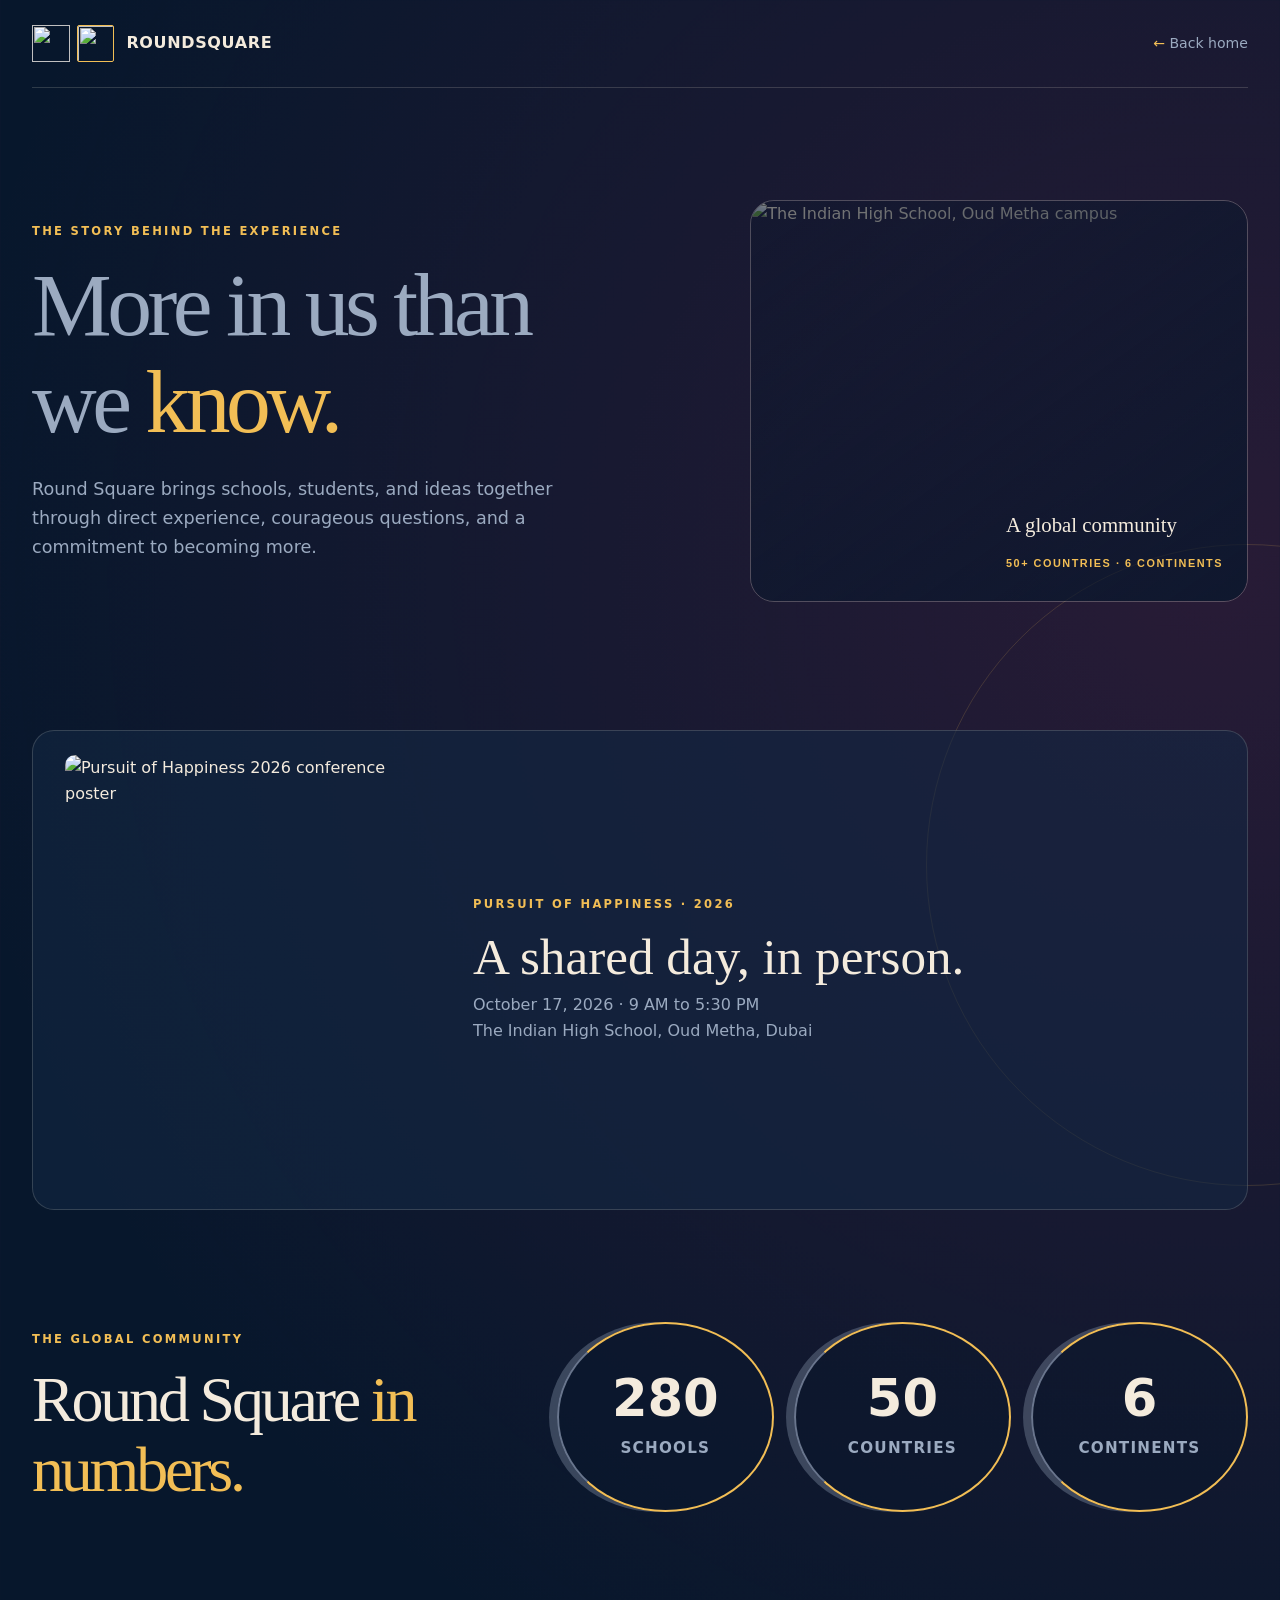
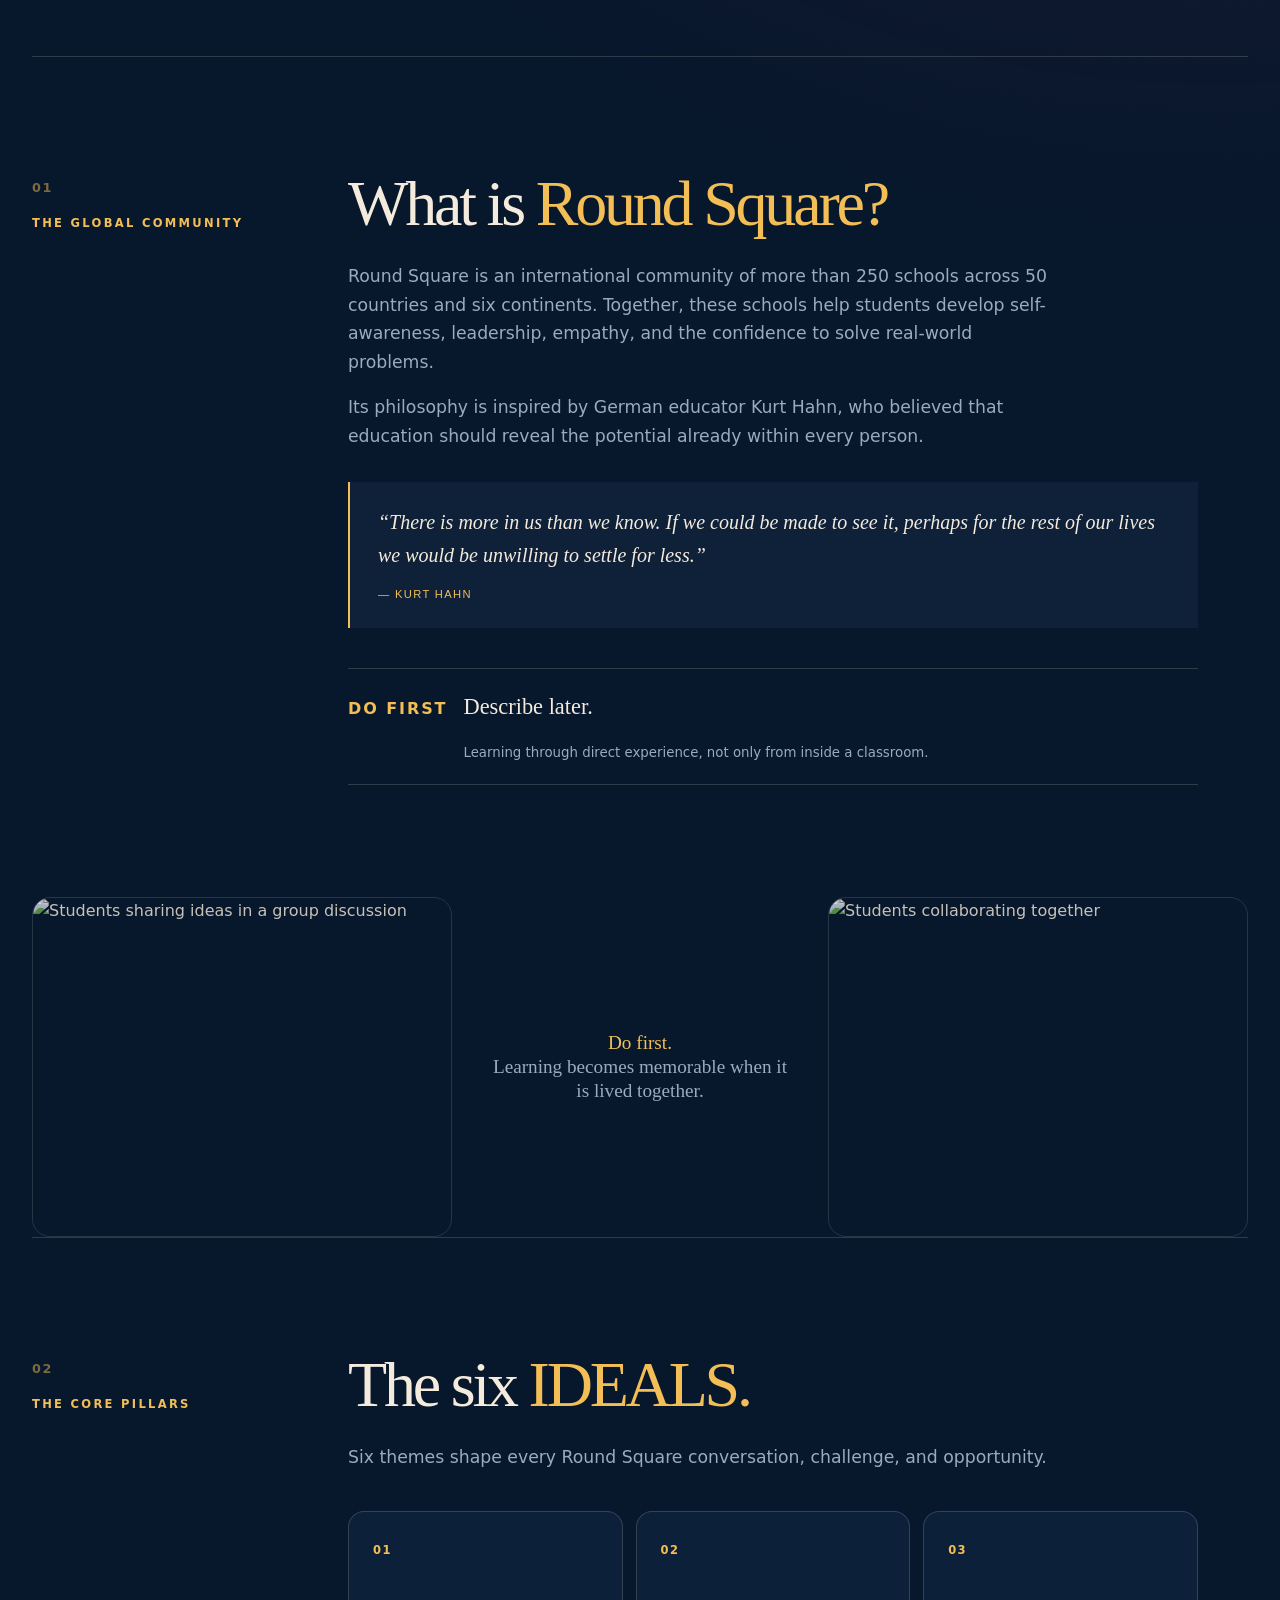
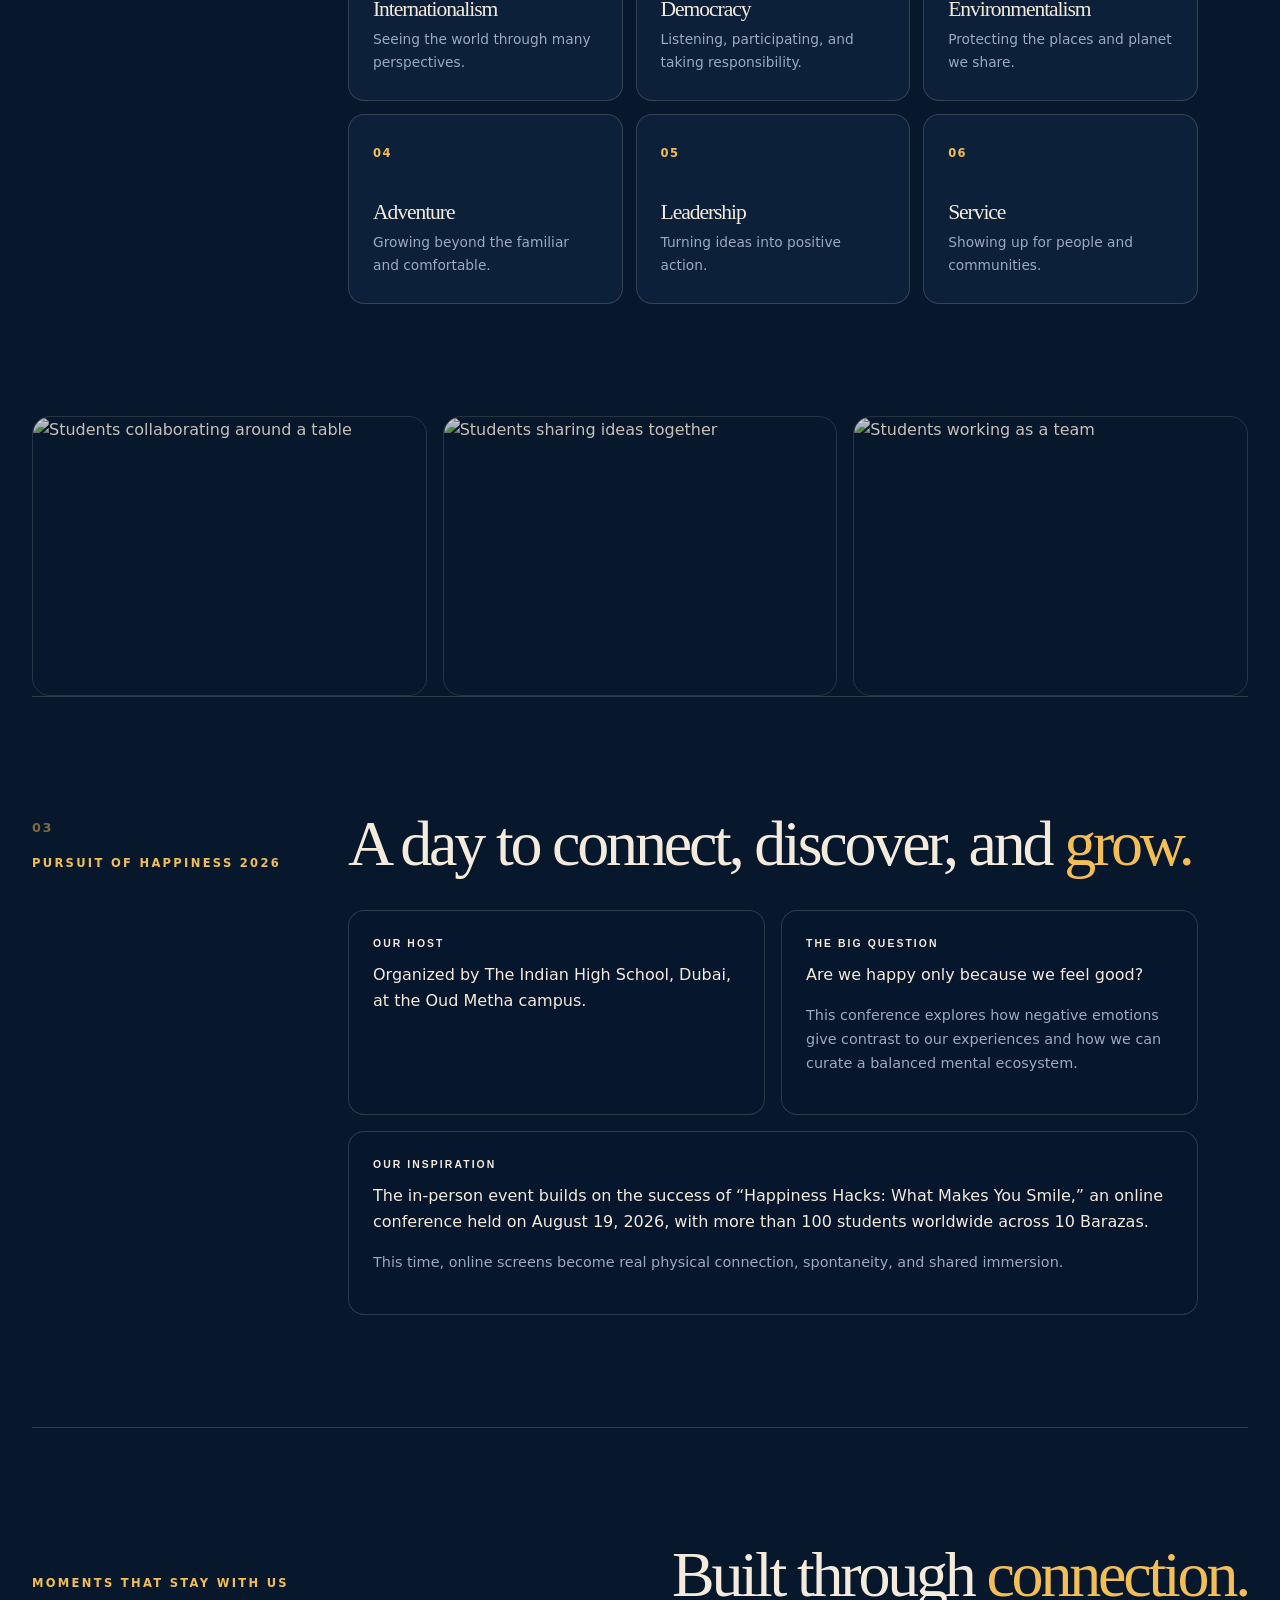
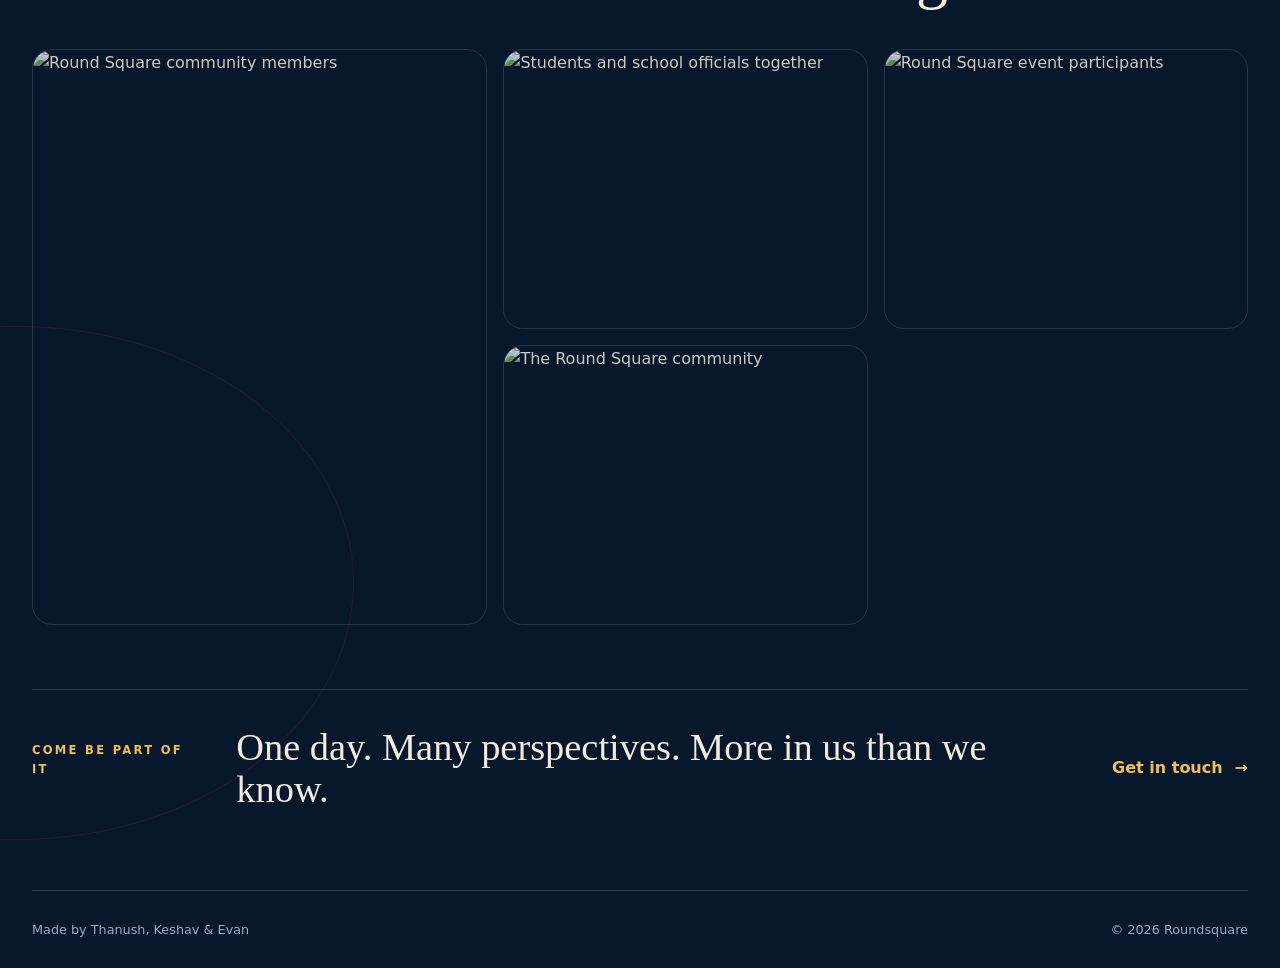
==== About/index.html @ 7f3815c3 "Ver 2." ====
<!doctype html>
<html lang="en">
  <head>
    <meta charset="UTF-8" />
    <meta name="viewport" content="width=device-width, initial-scale=1.0" />
    <meta
      name="description"
      content="Learn about Round Square, the Pursuit of Happiness conference, and its student organizers."
    />
    <title>About Round Square | Pursuit of Happiness</title>
    <link rel="stylesheet" href="about.css" />
  </head>
  <body>
    <div class="about-page">
      <header class="about-header">
        <a class="brand" href="../index.html" aria-label="Roundsquare home">
          <span class="brand-logos" aria-hidden="true">
            <img class="school-logo" src="../Images/ihslogo.png" alt="" />
            <img class="roundsquare-logo" src="../Images/roundsquarelogo.jpeg" alt="" />
          </span>
          <span>Roundsquare</span>
        </a>
        <a class="back-link" href="../index.html"><span aria-hidden="true">←</span> Back home</a>
      </header>

      <main>
        <section class="about-hero">
          <div class="hero-copy">
            <p class="eyebrow">The story behind the experience</p>
            <h1>More in us than we <span>know.</span></h1>
            <p>
              Round Square brings schools, students, and ideas together through direct
              experience, courageous questions, and a commitment to becoming more.
            </p>
          </div>
          <div class="hero-visual">
            <img src="../Images/1st.jpg" alt="The Indian High School, Oud Metha campus" />
            <div class="hero-visual-label">A global community<br /><strong>50+ countries · 6 continents</strong></div>
          </div>
        </section>
        <div class="opening-poster">
          <img src="../Images/poster.jpg" alt="Pursuit of Happiness 2026 conference poster" />
          <div>
            <p class="eyebrow">Pursuit of Happiness · 2026</p>
            <p class="opening-poster-title">A shared day, in person.</p>
            <p>October 17, 2026 · 9 AM to 5:30 PM<br />The Indian High School, Oud Metha, Dubai</p>
          </div>
        </div>
        <section class="numbers-section" aria-labelledby="numbers-title">
          <div class="numbers-heading">
            <p class="eyebrow">The global community</p>
            <h2 id="numbers-title">Round Square <span>in numbers.</span></h2>
          </div>
          <div class="numbers-grid">
            <article class="number-card"><strong data-count="280">0</strong><span>Schools</span></article>
            <article class="number-card"><strong data-count="50">0</strong><span>Countries</span></article>
            <article class="number-card"><strong data-count="6">0</strong><span>Continents</span></article>
          </div>
        </section>

        <section class="story-section section-shell">
          <div class="section-label">
            <span class="section-number">01</span>
            <p class="eyebrow">The global community</p>
          </div>
          <div class="story-content">
            <h2>What is <span>Round Square?</span></h2>
            <p>
              Round Square is an international community of more than 250 schools
              across 50 countries and six continents. Together, these schools help
              students develop self-awareness, leadership, empathy, and the confidence
              to solve real-world problems.
            </p>
            <p>
              Its philosophy is inspired by German educator Kurt Hahn, who believed
              that education should reveal the potential already within every person.
            </p>
            <blockquote>
              “There is more in us than we know. If we could be made to see it, perhaps
              for the rest of our lives we would be unwilling to settle for less.”
              <cite>— Kurt Hahn</cite>
            </blockquote>
            <div class="do-first">
              <span class="do-first-mark">DO FIRST</span>
              <p>Describe later.</p>
              <small>Learning through direct experience, not only from inside a classroom.</small>
            </div>
          </div>
        </section>
        <div class="media-break media-break-story" aria-label="Students learning together">
          <img src="../Images/Roundsquare2025photos/groupdiscussion1.JPG" alt="Students sharing ideas in a group discussion" />
          <div class="media-caption"><span>Do first.</span><br />Learning becomes memorable when it is lived together.</div>
          <img src="../Images/Roundsquare2025photos/groupdiscussion2.JPG" alt="Students collaborating together" />
        </div>

        <section class="ideals-section section-shell">
          <div class="section-label">
            <span class="section-number">02</span>
            <p class="eyebrow">The core pillars</p>
          </div>
          <div class="ideals-content">
            <h2>The six <span>IDEALS.</span></h2>
            <p class="section-intro">Six themes shape every Round Square conversation, challenge, and opportunity.</p>
            <div class="ideals-grid">
              <article><span>01</span><h3>Internationalism</h3><p>Seeing the world through many perspectives.</p></article>
              <article><span>02</span><h3>Democracy</h3><p>Listening, participating, and taking responsibility.</p></article>
              <article><span>03</span><h3>Environmentalism</h3><p>Protecting the places and planet we share.</p></article>
              <article><span>04</span><h3>Adventure</h3><p>Growing beyond the familiar and comfortable.</p></article>
              <article><span>05</span><h3>Leadership</h3><p>Turning ideas into positive action.</p></article>
              <article><span>06</span><h3>Service</h3><p>Showing up for people and communities.</p></article>
            </div>
          </div>
        </section>
        <div class="media-break media-break-ideals" aria-label="Round Square collaboration">
          <img src="../Images/Roundsquare2025photos/groupdiscussion3.JPG" alt="Students collaborating around a table" />
          <img src="../Images/Roundsquare2025photos/groupdiscussion4.JPG" alt="Students sharing ideas together" />
          <img src="../Images/Roundsquare2025photos/groupdiscussion5.JPG" alt="Students working as a team" />
        </div>

        <section class="conference-section section-shell">
          <div class="section-label">
            <span class="section-number">03</span>
            <p class="eyebrow">Pursuit of Happiness 2026</p>
          </div>
          <div class="conference-content">
            <h2>A day to connect, discover, and <span>grow.</span></h2>
            <div class="conference-grid">
              <div>
                <p class="mini-label">Our host</p>
                <p>Organized by The Indian High School, Dubai, at the Oud Metha campus.</p>
              </div>
              <div>
                <p class="mini-label">The big question</p>
                <p>Are we happy only because we feel good?</p>
                <p class="muted">This conference explores how negative emotions give contrast to our experiences and how we can curate a balanced mental ecosystem.</p>
              </div>
            </div>
            <div class="inspiration-note">
              <p class="mini-label">Our inspiration</p>
              <p>
                The in-person event builds on the success of “Happiness Hacks: What Makes
                You Smile,” an online conference held on August 19, 2026, with more than
                100 students worldwide across 10 Barazas.
              </p>
              <p class="muted">
                This time, online screens become real physical connection, spontaneity,
                and shared immersion.
              </p>
            </div>
          </div>
        </section>
        <section class="archive-section" aria-labelledby="archive-title">
          <div class="archive-heading">
            <p class="eyebrow">Moments that stay with us</p>
            <h2 id="archive-title">Built through <span>connection.</span></h2>
          </div>
          <div class="archive-grid" aria-label="Round Square community archive">
            <img src="../Images/Roundsquare2025photos/higherofficials3.jpeg" alt="Round Square community members" />
            <img src="../Images/Roundsquare2025photos/higherofficials4.jpeg" alt="Students and school officials together" />
            <img src="../Images/Roundsquare2025photos/higherofficials5.jpeg" alt="Round Square event participants" />
            <img src="../Images/Roundsquare2025photos/higherofficials6.jpeg" alt="The Round Square community" />
          </div>
          <div class="about-closing">
            <p class="eyebrow">Come be part of it</p>
            <p>One day. Many perspectives. More in us than we know.</p>
            <a href="../Contact/index.html">Get in touch <span aria-hidden="true">→</span></a>
          </div>
        </section>
      </main>

      <footer class="about-footer">
        <p>Made by Thanush, Keshav &amp; Evan</p>
        <p>© <span id="current-year"></span> Roundsquare</p>
      </footer>
    </div>
    <script src="about.js"></script>
  </body>
</html>
---- About/about.css ----
:root {
  --midnight-navy: #07172c;
  --deep-blue: #142944;
  --warm-gold: #f2be55;
  --amber: #e5a044;
  --warm-ivory: #f4ebdd;
  --muted-blue-grey: #9baac0;
  --line: rgba(244, 235, 221, .17);
  --content-width: 1220px;
}

* { box-sizing: border-box; }
html { scroll-behavior: smooth; }
body { min-width: 320px; margin: 0; color: var(--warm-ivory); background: var(--midnight-navy); font-family: Inter, ui-sans-serif, system-ui, sans-serif; line-height: 1.65; }
a { color: inherit; text-decoration: none; }
.about-page { position: relative; overflow: hidden; background: radial-gradient(circle at 95% 10%, rgba(211, 48, 106, .16), transparent 24%), var(--midnight-navy); }
.about-page main { animation: about-content-in 700ms cubic-bezier(.22, .75, .25, 1) both; }
.about-page::before, .about-page::after { position: absolute; content: ""; border: 1px solid rgba(242, 190, 85, .16); border-radius: 50%; pointer-events: none; }
.about-page::before { top: 34rem; right: -18rem; width: 40rem; height: 40rem; }
.about-page::after { bottom: 8rem; left: -20rem; width: 42rem; height: 32rem; border-color: rgba(211, 48, 106, .16); }
.about-header, .about-main, .about-footer, .section-shell { position: relative; z-index: 1; width: min(calc(100% - 4rem), var(--content-width)); margin: 0 auto; }
.about-header { display: flex; align-items: center; justify-content: space-between; min-height: 88px; border-bottom: 1px solid var(--line); }
.brand { display: inline-flex; align-items: center; gap: .75rem; font-size: 1rem; font-weight: 800; letter-spacing: .04em; text-transform: uppercase; }
.brand-logos { display: inline-flex; align-items: center; gap: .45rem; }
.school-logo, .roundsquare-logo { width: 2.35rem; height: 2.35rem; object-fit: contain; }
.roundsquare-logo { border: 1px solid var(--warm-gold); border-radius: 2px; }
.back-link { color: var(--muted-blue-grey); font-size: .88rem; }
.back-link:hover { color: var(--warm-gold); }
.back-link span { color: var(--warm-gold); }
.about-hero { display: grid; grid-template-columns: 1fr .8fr; align-items: center; gap: 6rem; width: min(calc(100% - 4rem), var(--content-width)); margin: 0 auto; padding: 7rem 0 8rem; }
.eyebrow, .mini-label { margin: 0 0 1rem; color: var(--warm-gold); font-size: .72rem; font-weight: 800; letter-spacing: .2em; text-transform: uppercase; }
h1, h2, h3, p { margin-top: 0; }
h1, h2, h3 { font-family: Georgia, "Times New Roman", serif; font-weight: 400; line-height: 1.08; letter-spacing: -.05em; }
h1 { max-width: 650px; margin-bottom: 1.5rem; font-size: clamp(3.5rem, 7vw, 7rem); }
h1 span, h2 span { color: var(--warm-gold); }
.hero-copy { max-width: 570px; color: var(--muted-blue-grey); font-size: 1.1rem; }
.hero-visual { position: relative; min-height: 400px; overflow: hidden; border: 1px solid rgba(244, 235, 221, .25); border-radius: 24px; }
.hero-visual img { display: block; width: 100%; height: 400px; object-fit: cover; object-position: center; filter: saturate(.7) brightness(.62); }
.hero-visual::after { position: absolute; inset: 0; content: ""; background: linear-gradient(145deg, rgba(7, 23, 44, .2), rgba(7, 23, 44, .75)); }
.hero-visual-label { position: absolute; right: 1.5rem; bottom: 1.5rem; z-index: 1; color: var(--warm-ivory); font-family: Georgia, "Times New Roman", serif; font-size: 1.3rem; }
.hero-visual-label strong { color: var(--warm-gold); font-family: Inter, sans-serif; font-size: .68rem; letter-spacing: .14em; text-transform: uppercase; }
.section-shell { display: grid; grid-template-columns: .28fr 1fr; gap: 4rem; padding: 7rem 0; border-top: 1px solid var(--line); }
.story-section { margin-top: 2rem; }
.section-label { padding-top: .5rem; }
.section-number { display: block; margin-bottom: 1rem; color: rgba(242, 190, 85, .5); font-size: .8rem; font-weight: 800; letter-spacing: .12em; }
.story-content, .ideals-content, .conference-content, .team-content { max-width: 850px; }
h2 { margin-bottom: 1.5rem; font-size: clamp(2.6rem, 5vw, 5rem); }
.story-content > p, .conference-content > p, .section-intro { max-width: 700px; color: var(--muted-blue-grey); font-size: 1.08rem; }
blockquote { margin: 2rem 0; padding: 1.5rem 1.75rem; color: var(--warm-ivory); background: rgba(20, 41, 68, .56); border-left: 2px solid var(--warm-gold); font-family: Georgia, "Times New Roman", serif; font-size: 1.25rem; font-style: italic; }
blockquote cite { display: block; margin-top: .8rem; color: var(--warm-gold); font-family: Inter, sans-serif; font-size: .7rem; font-style: normal; letter-spacing: .12em; text-transform: uppercase; }
.do-first { display: grid; grid-template-columns: auto 1fr; align-items: baseline; gap: 1rem; margin-top: 2.5rem; padding: 1.25rem 0; border-top: 1px solid var(--line); border-bottom: 1px solid var(--line); }
.do-first-mark { color: var(--warm-gold); font-weight: 900; letter-spacing: .12em; }
.do-first p { margin: 0; font-family: Georgia, "Times New Roman", serif; font-size: 1.4rem; }
.do-first small { grid-column: 2; color: var(--muted-blue-grey); }
.ideals-grid { display: grid; grid-template-columns: repeat(3, 1fr); gap: .8rem; margin-top: 2.5rem; }
.ideals-grid article { min-height: 190px; padding: 1.5rem; background: rgba(20, 41, 68, .58); border: 1px solid var(--line); border-radius: 16px; transition: border-color 180ms ease, transform 180ms ease; }
.ideals-grid article:hover { border-color: var(--warm-gold); transform: translateY(-4px); }
.ideals-grid span { color: var(--warm-gold); font-size: .72rem; font-weight: 800; letter-spacing: .12em; }
.ideals-grid h3 { margin: 2.2rem 0 .45rem; font-size: 1.35rem; }
.ideals-grid p { margin: 0; color: var(--muted-blue-grey); font-size: .86rem; }
.opening-poster { position: relative; z-index: 1; display: grid; grid-template-columns: minmax(260px, 360px) 1fr; align-items: center; gap: 3rem; width: min(calc(100% - 4rem), var(--content-width)); margin: 0 auto 2rem; padding: 1.5rem 2rem; background: rgba(20, 41, 68, .58); border: 1px solid var(--line); border-radius: 22px; }
.opening-poster img { display: block; width: 100%; height: 430px; object-fit: contain; border-radius: 10px; }
.opening-poster-title { margin: 0 0 .5rem; color: var(--warm-ivory); font-family: Georgia, "Times New Roman", serif; font-size: clamp(2rem, 4vw, 4rem); line-height: 1.05; }
.opening-poster p:last-child { margin: 0; color: var(--muted-blue-grey); }
.numbers-section { position: relative; z-index: 1; display: grid; grid-template-columns: .8fr 1.2fr; align-items: center; gap: 4rem; width: min(calc(100% - 4rem), var(--content-width)); margin: 0 auto; padding: 5rem 0 7rem; }
.numbers-heading h2 { margin: 0; }
.numbers-grid { display: grid; grid-template-columns: repeat(3, 1fr); gap: 1.25rem; }
.number-card { display: flex; align-items: center; flex-direction: column; justify-content: center; min-height: 190px; padding: 1rem; border: 2px solid var(--warm-gold); border-left-color: rgba(155, 170, 192, .65); border-radius: 50%; background: rgba(7, 23, 44, .3); box-shadow: -8px 0 0 rgba(155, 170, 192, .32); }
.number-card strong { color: var(--warm-ivory); font-size: clamp(2.5rem, 4vw, 4rem); line-height: 1; }
.number-card span { margin-top: .7rem; color: var(--muted-blue-grey); font-size: .95rem; font-weight: 800; letter-spacing: .08em; text-transform: uppercase; }
.media-break { position: relative; z-index: 1; display: grid; width: min(calc(100% - 4rem), var(--content-width)); margin: 0 auto; }
.media-break img { display: block; width: 100%; height: 100%; object-fit: cover; border: 1px solid var(--line); border-radius: 18px; filter: saturate(.78) brightness(.82); transition: filter 220ms ease, transform 220ms ease; }
.media-break img:hover { filter: saturate(1) brightness(1); transform: translateY(-3px); }
.media-break-story { grid-template-columns: 1fr .8fr 1fr; align-items: center; gap: 1.25rem; height: 340px; }
.media-break-ideals { grid-template-columns: repeat(3, 1fr); gap: 1rem; height: 280px; }
.media-caption { padding: 1rem; color: var(--muted-blue-grey); font-family: Georgia, "Times New Roman", serif; font-size: 1.2rem; line-height: 1.25; text-align: center; }
.media-caption span { color: var(--warm-gold); }
.conference-section { background: transparent; }
.conference-grid { display: grid; grid-template-columns: repeat(2, 1fr); gap: 1rem; margin-top: 2rem; }
.conference-grid > div, .inspiration-note { padding: 1.5rem; background: rgba(7, 23, 44, .5); border: 1px solid var(--line); border-radius: 16px; }
.conference-grid p, .inspiration-note p { color: var(--warm-ivory); }
.conference-grid .muted, .inspiration-note .muted { color: var(--muted-blue-grey); font-size: .9rem; }
.mini-label { margin-bottom: .6rem; font-family: Inter, sans-serif; font-size: .65rem; }
.inspiration-note { margin-top: 1rem; }
.archive-section { position: relative; z-index: 1; width: min(calc(100% - 4rem), var(--content-width)); margin: 0 auto; padding: 7rem 0 4rem; border-top: 1px solid var(--line); }
.archive-heading { display: flex; align-items: end; justify-content: space-between; gap: 2rem; margin-bottom: 2.5rem; }
.archive-heading h2 { margin: 0; }
.archive-grid { display: grid; grid-template-columns: 1.25fr 1fr 1fr; grid-template-rows: 280px 280px; gap: 1rem; }
.archive-grid img { display: block; width: 100%; height: 100%; object-fit: cover; border: 1px solid var(--line); border-radius: 20px; filter: saturate(.82) brightness(.85); transition: filter 220ms ease, transform 220ms ease; }
.archive-grid img:first-child { grid-row: 1 / 3; }
.archive-grid img:hover { filter: saturate(1) brightness(1); transform: scale(1.015); }
.about-closing { display: flex; align-items: center; justify-content: space-between; gap: 2rem; margin-top: 4rem; padding: 2.25rem 0 1rem; border-top: 1px solid var(--line); }
.about-closing p:nth-child(2) { margin: 0; color: var(--warm-ivory); font-family: Georgia, "Times New Roman", serif; font-size: clamp(1.5rem, 3vw, 2.7rem); line-height: 1.1; }
.about-closing a { flex: 0 0 auto; color: var(--warm-gold); font-weight: 800; }
.about-closing a span { margin-left: .4rem; }
@keyframes about-content-in { from { opacity: 0; transform: translateY(18px); } to { opacity: 1; transform: translateY(0); } }
.about-footer { display: flex; justify-content: space-between; padding: 1.75rem 0; border-top: 1px solid var(--line); color: var(--muted-blue-grey); font-size: .8rem; }
.about-footer p { margin: 0; }

@media (max-width: 800px) {
  .about-header, .about-footer, .about-hero, .section-shell { width: min(calc(100% - 2rem), var(--content-width)); }
  .about-header { min-height: 76px; }
  .brand { font-size: .8rem; }
  .school-logo, .roundsquare-logo { width: 2rem; height: 2rem; }
  .about-hero { display: block; padding: 5rem 0 4rem; }
  .hero-visual { min-height: 260px; margin-top: 2.5rem; }
  .hero-visual img { height: 260px; min-height: 0; }
  .section-shell { display: block; padding: 5rem 0; }
  .section-label { margin-bottom: 2rem; }
  .ideals-grid, .conference-grid { grid-template-columns: 1fr; }
  .ideals-grid article { min-height: 150px; }
  .opening-poster { grid-template-columns: 1fr; gap: 1.5rem; width: min(calc(100% - 2rem), var(--content-width)); margin-bottom: 1rem; padding: 1.25rem; }
  .opening-poster img { height: 390px; }
  .numbers-section { display: block; width: min(calc(100% - 2rem), var(--content-width)); padding: 4rem 0 5rem; }
  .numbers-heading { margin-bottom: 2.5rem; }
  .numbers-grid { gap: .6rem; }
  .number-card { min-height: 105px; }
  .number-card span { font-size: .65rem; text-align: center; }
  .media-break { width: min(calc(100% - 2rem), var(--content-width)); }
  .media-break-story, .media-break-ideals { height: auto; }
  .media-break-story { grid-template-columns: 1fr 1fr; height: 300px; }
  .media-break-story .media-caption { grid-column: 1 / 3; grid-row: 2; }
  .media-break-ideals { grid-template-columns: 1fr 1fr; height: 320px; }
  .media-break-ideals img:last-child { display: none; }
  .archive-section { width: min(calc(100% - 2rem), var(--content-width)); padding-top: 5rem; }
  .archive-heading { display: block; margin-bottom: 1.75rem; }
  .archive-grid { grid-template-columns: 1fr 1fr; grid-template-rows: 220px 220px; gap: .65rem; }
  .archive-grid img:first-child { grid-column: 1 / 3; grid-row: auto; }
  .about-closing { align-items: flex-start; flex-direction: column; gap: 1.25rem; margin-top: 3rem; }
  .about-footer { align-items: flex-start; flex-direction: column; gap: .5rem; }
}

@media (prefers-reduced-motion: reduce) {
  html { scroll-behavior: auto; }
  .about-page main { animation: none; }
  .ideals-grid article, .media-break img, .archive-grid img { transition: none; }
}
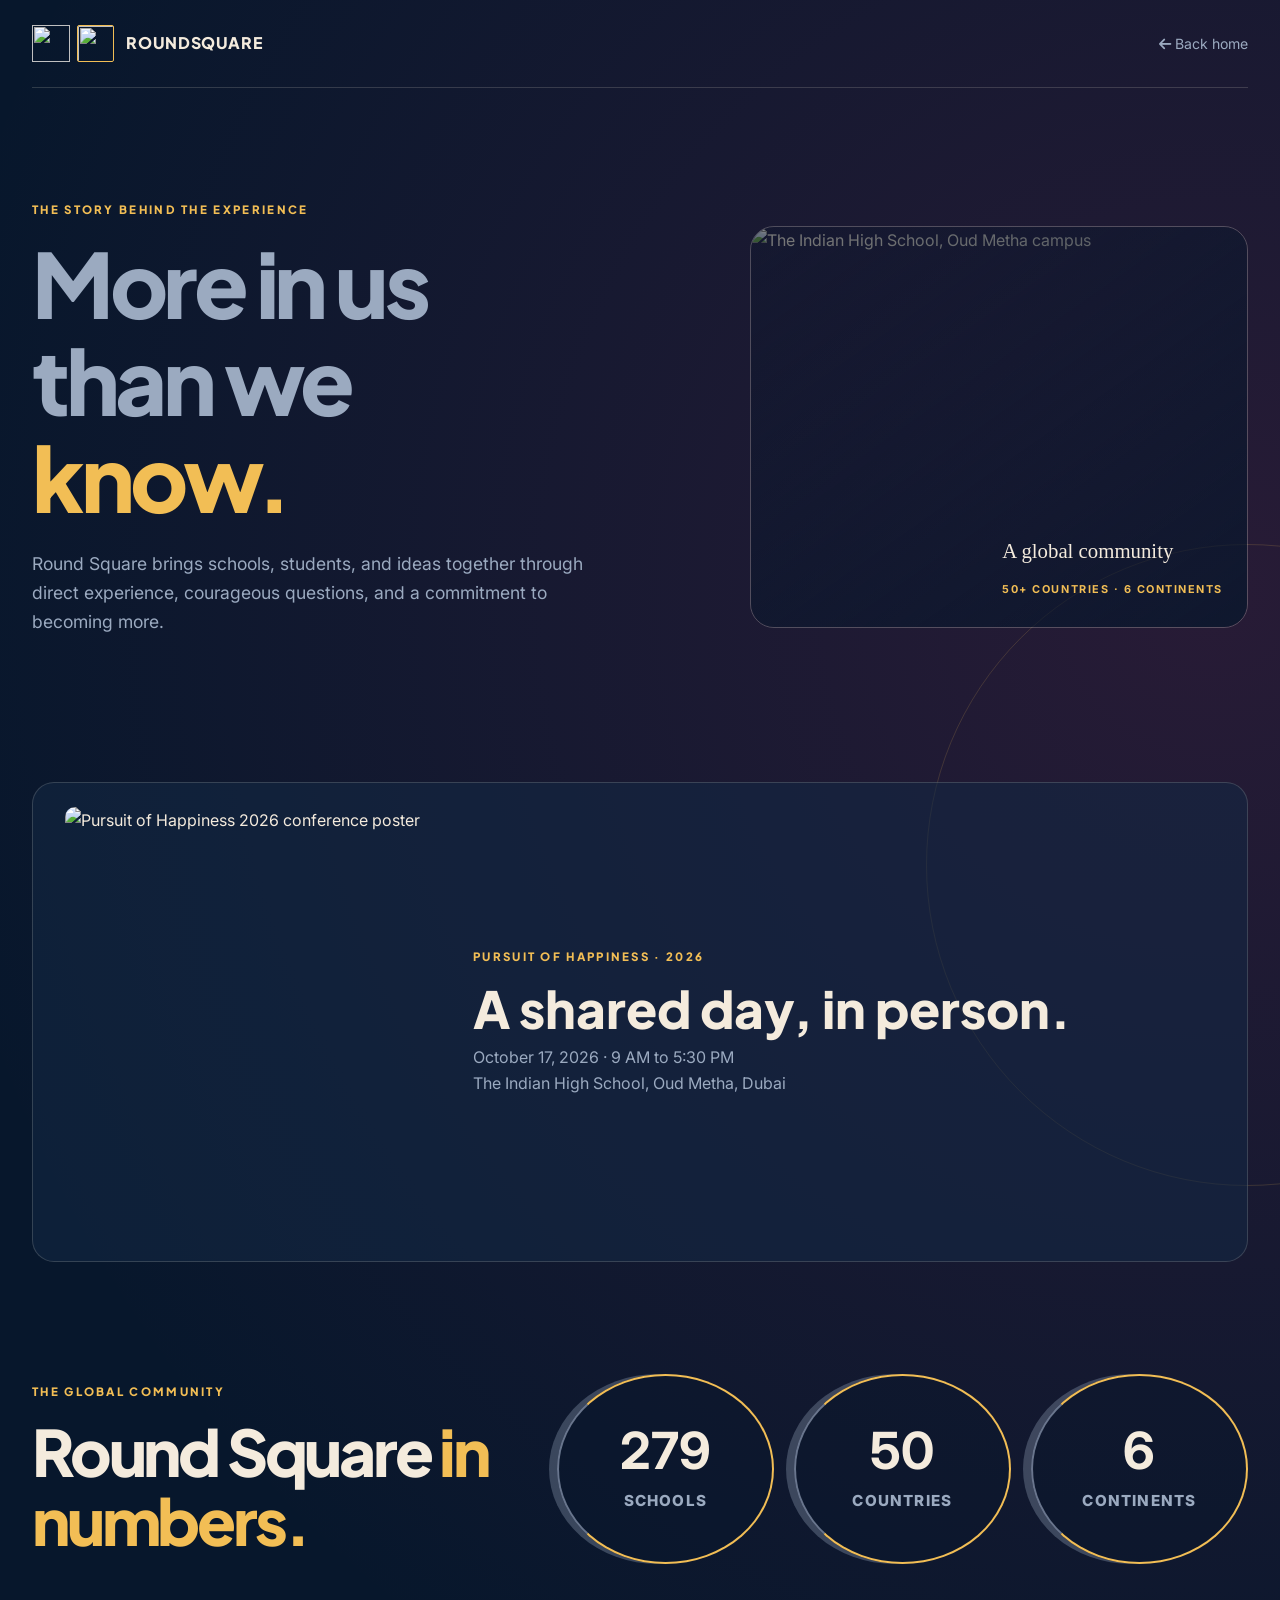
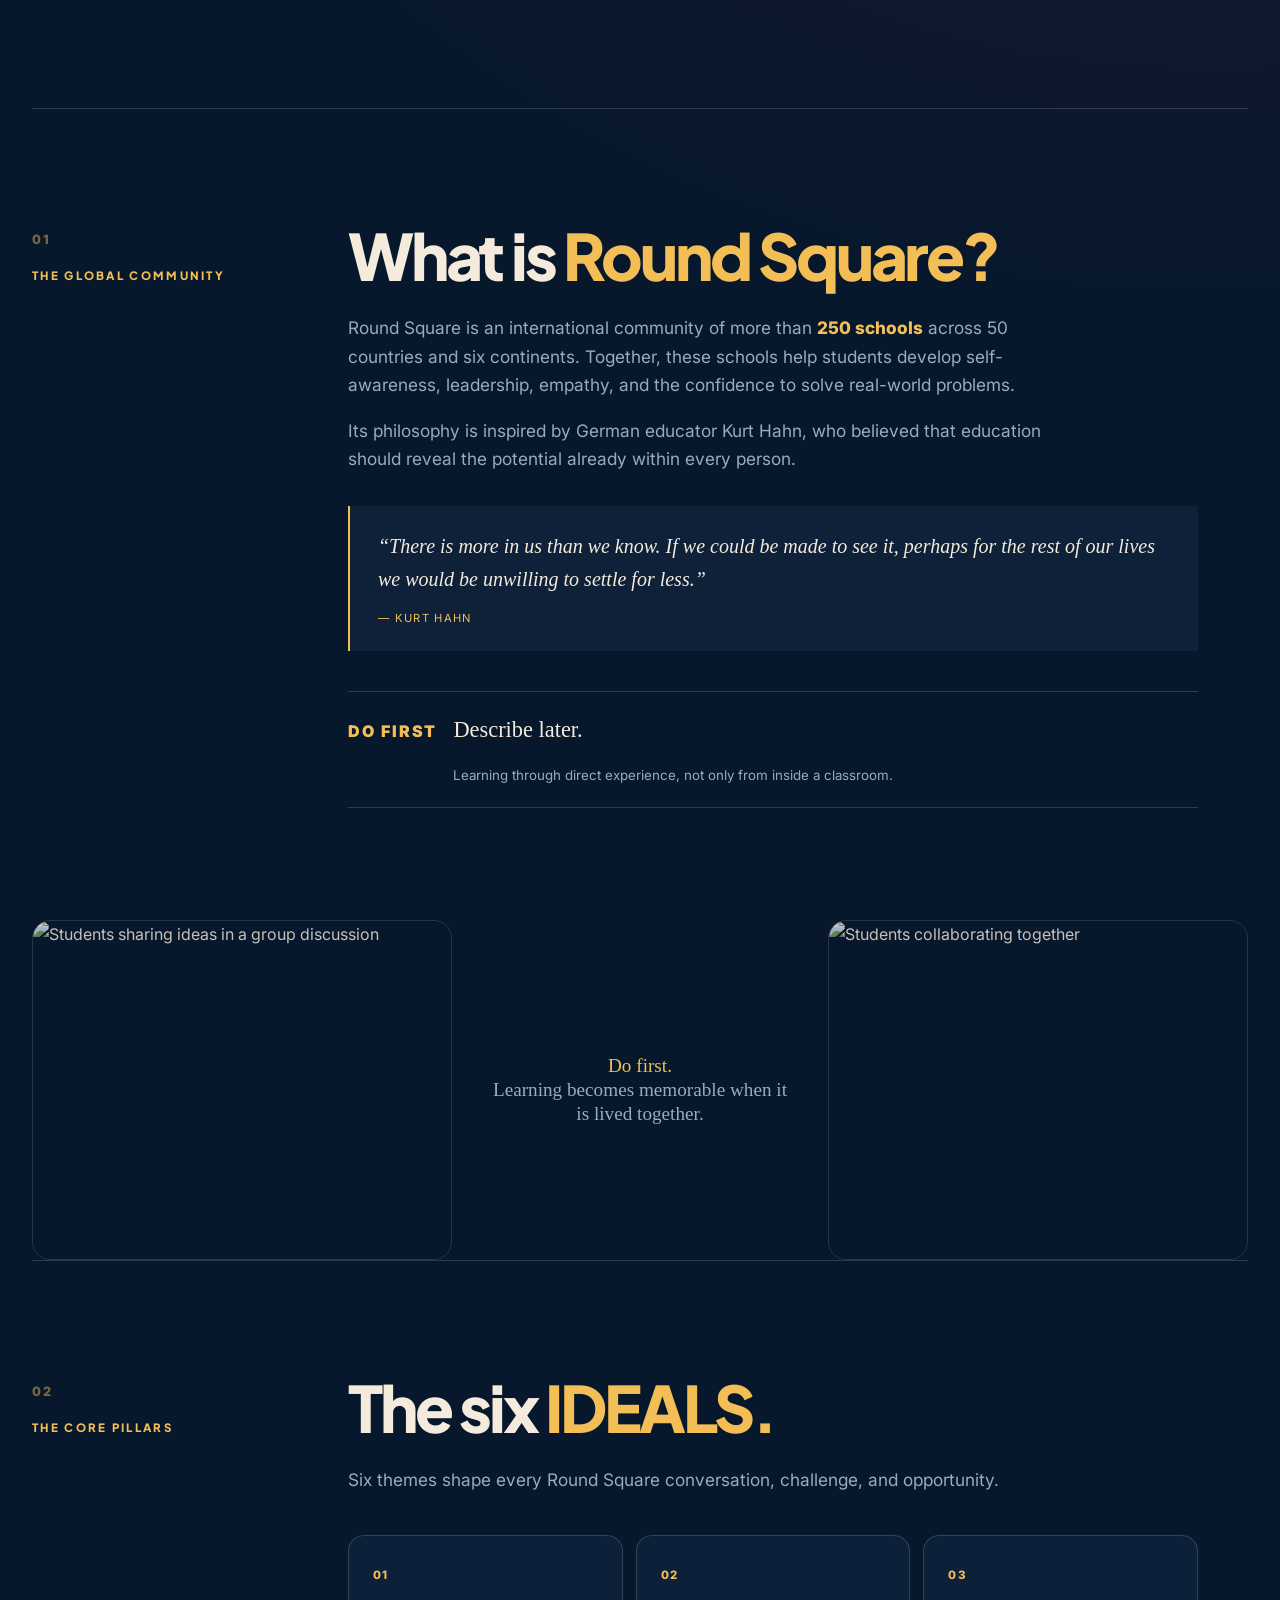
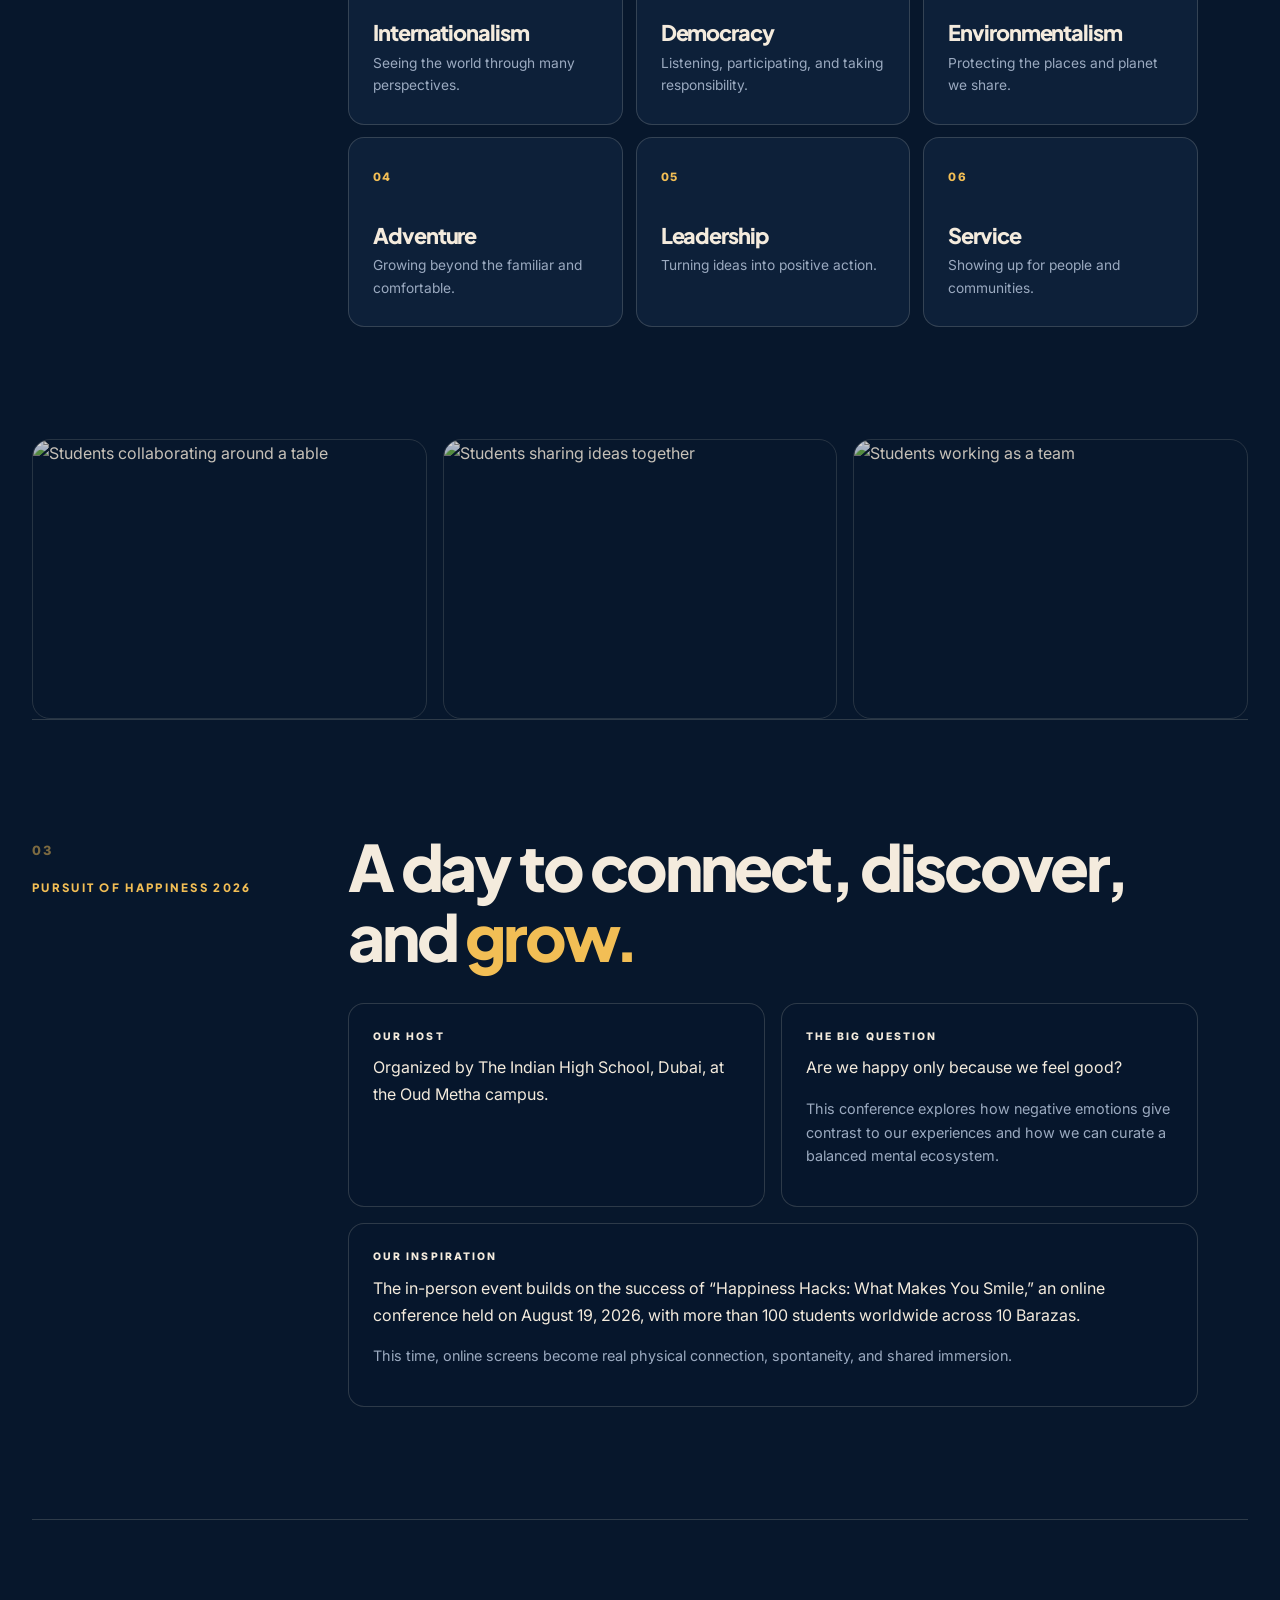
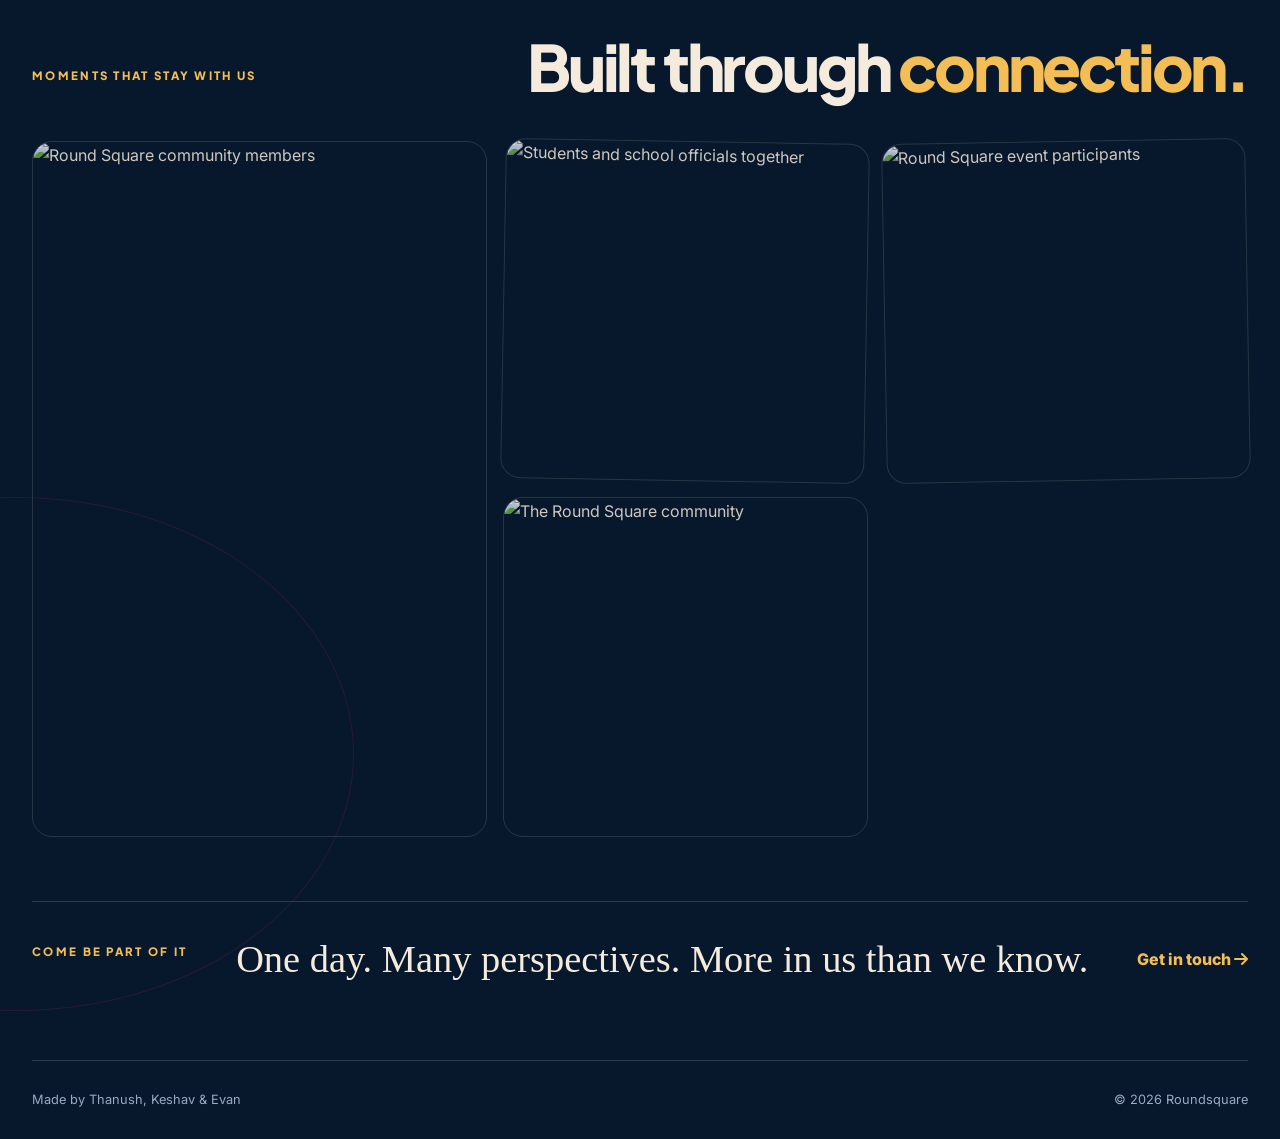
==== commit 3a7f716f: "Add expressive typography and interactions Co-authored-by: Copilot <223556219+Copilot@users.noreply." ====
--- a/About/index.html
+++ b/About/index.html
@@ -8,6 +8,10 @@
       content="Learn about Round Square, the Pursuit of Happiness conference, and its student organizers."
     />
     <title>About Round Square | Pursuit of Happiness</title>
+    <link rel="preconnect" href="https://fonts.googleapis.com" />
+    <link rel="preconnect" href="https://fonts.gstatic.com" crossorigin />
+    <link href="https://fonts.googleapis.com/css2?family=Inter:wght@400;500;600;700;800&family=Plus+Jakarta+Sans:wght@600;700;800&display=swap" rel="stylesheet" />
+    <link rel="stylesheet" href="https://cdnjs.cloudflare.com/ajax/libs/font-awesome/6.5.2/css/all.min.css" />
     <link rel="stylesheet" href="about.css" />
   </head>
   <body>
@@ -20,7 +24,7 @@
           </span>
           <span>Roundsquare</span>
         </a>
-        <a class="back-link" href="../index.html"><span aria-hidden="true">←</span> Back home</a>
+        <a class="back-link" href="../index.html"><i class="fa-solid fa-arrow-left" aria-hidden="true"></i> Back home</a>
       </header>
 
       <main>
@@ -66,7 +70,7 @@
           <div class="story-content">
             <h2>What is <span>Round Square?</span></h2>
             <p>
-              Round Square is an international community of more than 250 schools
+              Round Square is an international community of more than <strong class="highlight">250 schools</strong>
               across 50 countries and six continents. Together, these schools help
               students develop self-awareness, leadership, empathy, and the confidence
               to solve real-world problems.
@@ -163,7 +167,7 @@
           <div class="about-closing">
             <p class="eyebrow">Come be part of it</p>
             <p>One day. Many perspectives. More in us than we know.</p>
-            <a href="../Contact/index.html">Get in touch <span aria-hidden="true">→</span></a>
+            <a href="../Contact/index.html">Get in touch <i class="fa-solid fa-arrow-right" aria-hidden="true"></i></a>
           </div>
         </section>
       </main>
--- a/About/about.css
+++ b/About/about.css
@@ -11,7 +11,8 @@
 
 * { box-sizing: border-box; }
 html { scroll-behavior: smooth; }
-body { min-width: 320px; margin: 0; color: var(--warm-ivory); background: var(--midnight-navy); font-family: Inter, ui-sans-serif, system-ui, sans-serif; line-height: 1.65; }
+body { min-width: 320px; margin: 0; color: var(--warm-ivory); background: var(--midnight-navy); font-family: "Inter", ui-sans-serif, system-ui, sans-serif; line-height: 1.65; }
+h1, h2, h3, .brand, .eyebrow, .mini-label { font-family: "Plus Jakarta Sans", "Inter", sans-serif; }
 a { color: inherit; text-decoration: none; }
 .about-page { position: relative; overflow: hidden; background: radial-gradient(circle at 95% 10%, rgba(211, 48, 106, .16), transparent 24%), var(--midnight-navy); }
 .about-page main { animation: about-content-in 700ms cubic-bezier(.22, .75, .25, 1) both; }
@@ -30,7 +31,7 @@
 .about-hero { display: grid; grid-template-columns: 1fr .8fr; align-items: center; gap: 6rem; width: min(calc(100% - 4rem), var(--content-width)); margin: 0 auto; padding: 7rem 0 8rem; }
 .eyebrow, .mini-label { margin: 0 0 1rem; color: var(--warm-gold); font-size: .72rem; font-weight: 800; letter-spacing: .2em; text-transform: uppercase; }
 h1, h2, h3, p { margin-top: 0; }
-h1, h2, h3 { font-family: Georgia, "Times New Roman", serif; font-weight: 400; line-height: 1.08; letter-spacing: -.05em; }
+h1, h2, h3 { font-family: "Plus Jakarta Sans", "Inter", sans-serif; font-weight: 800; line-height: 1.08; letter-spacing: -.05em; }
 h1 { max-width: 650px; margin-bottom: 1.5rem; font-size: clamp(3.5rem, 7vw, 7rem); }
 h1 span, h2 span { color: var(--warm-gold); }
 .hero-copy { max-width: 570px; color: var(--muted-blue-grey); font-size: 1.1rem; }
@@ -46,6 +47,7 @@
 .story-content, .ideals-content, .conference-content, .team-content { max-width: 850px; }
 h2 { margin-bottom: 1.5rem; font-size: clamp(2.6rem, 5vw, 5rem); }
 .story-content > p, .conference-content > p, .section-intro { max-width: 700px; color: var(--muted-blue-grey); font-size: 1.08rem; }
+.highlight { color: var(--warm-gold); font-weight: 800; }
 blockquote { margin: 2rem 0; padding: 1.5rem 1.75rem; color: var(--warm-ivory); background: rgba(20, 41, 68, .56); border-left: 2px solid var(--warm-gold); font-family: Georgia, "Times New Roman", serif; font-size: 1.25rem; font-style: italic; }
 blockquote cite { display: block; margin-top: .8rem; color: var(--warm-gold); font-family: Inter, sans-serif; font-size: .7rem; font-style: normal; letter-spacing: .12em; text-transform: uppercase; }
 .do-first { display: grid; grid-template-columns: auto 1fr; align-items: baseline; gap: 1rem; margin-top: 2.5rem; padding: 1.25rem 0; border-top: 1px solid var(--line); border-bottom: 1px solid var(--line); }
@@ -60,7 +62,7 @@
 .ideals-grid p { margin: 0; color: var(--muted-blue-grey); font-size: .86rem; }
 .opening-poster { position: relative; z-index: 1; display: grid; grid-template-columns: minmax(260px, 360px) 1fr; align-items: center; gap: 3rem; width: min(calc(100% - 4rem), var(--content-width)); margin: 0 auto 2rem; padding: 1.5rem 2rem; background: rgba(20, 41, 68, .58); border: 1px solid var(--line); border-radius: 22px; }
 .opening-poster img { display: block; width: 100%; height: 430px; object-fit: contain; border-radius: 10px; }
-.opening-poster-title { margin: 0 0 .5rem; color: var(--warm-ivory); font-family: Georgia, "Times New Roman", serif; font-size: clamp(2rem, 4vw, 4rem); line-height: 1.05; }
+.opening-poster-title { margin: 0 0 .5rem; color: var(--warm-ivory); font-family: "Plus Jakarta Sans", "Inter", sans-serif; font-size: clamp(2rem, 4vw, 4rem); font-weight: 800; line-height: 1.05; }
 .opening-poster p:last-child { margin: 0; color: var(--muted-blue-grey); }
 .numbers-section { position: relative; z-index: 1; display: grid; grid-template-columns: .8fr 1.2fr; align-items: center; gap: 4rem; width: min(calc(100% - 4rem), var(--content-width)); margin: 0 auto; padding: 5rem 0 7rem; }
 .numbers-heading h2 { margin: 0; }
@@ -78,6 +80,8 @@
 .conference-section { background: transparent; }
 .conference-grid { display: grid; grid-template-columns: repeat(2, 1fr); gap: 1rem; margin-top: 2rem; }
 .conference-grid > div, .inspiration-note { padding: 1.5rem; background: rgba(7, 23, 44, .5); border: 1px solid var(--line); border-radius: 16px; }
+.conference-grid > div, .inspiration-note, .ideals-grid article { transition: border-color 180ms ease, transform 180ms ease, box-shadow 180ms ease; }
+.conference-grid > div:hover, .inspiration-note:hover { border-color: var(--warm-gold); transform: translateY(-4px); box-shadow: 0 12px 28px rgba(0, 0, 0, .18); }
 .conference-grid p, .inspiration-note p { color: var(--warm-ivory); }
 .conference-grid .muted, .inspiration-note .muted { color: var(--muted-blue-grey); font-size: .9rem; }
 .mini-label { margin-bottom: .6rem; font-family: Inter, sans-serif; font-size: .65rem; }
@@ -85,10 +89,13 @@
 .archive-section { position: relative; z-index: 1; width: min(calc(100% - 4rem), var(--content-width)); margin: 0 auto; padding: 7rem 0 4rem; border-top: 1px solid var(--line); }
 .archive-heading { display: flex; align-items: end; justify-content: space-between; gap: 2rem; margin-bottom: 2.5rem; }
 .archive-heading h2 { margin: 0; }
-.archive-grid { display: grid; grid-template-columns: 1.25fr 1fr 1fr; grid-template-rows: 280px 280px; gap: 1rem; }
+.archive-grid { display: grid; grid-template-columns: 1.25fr 1fr 1fr; grid-template-rows: 340px 340px; gap: 1rem; }
 .archive-grid img { display: block; width: 100%; height: 100%; object-fit: cover; border: 1px solid var(--line); border-radius: 20px; filter: saturate(.82) brightness(.85); transition: filter 220ms ease, transform 220ms ease; }
 .archive-grid img:first-child { grid-row: 1 / 3; }
 .archive-grid img:hover { filter: saturate(1) brightness(1); transform: scale(1.015); }
+.archive-grid img:nth-child(2) { transform: rotate(1deg); }
+.archive-grid img:nth-child(3) { transform: rotate(-1deg); }
+.archive-grid img:nth-child(2):hover, .archive-grid img:nth-child(3):hover { transform: translateY(-5px) rotate(0); }
 .about-closing { display: flex; align-items: center; justify-content: space-between; gap: 2rem; margin-top: 4rem; padding: 2.25rem 0 1rem; border-top: 1px solid var(--line); }
 .about-closing p:nth-child(2) { margin: 0; color: var(--warm-ivory); font-family: Georgia, "Times New Roman", serif; font-size: clamp(1.5rem, 3vw, 2.7rem); line-height: 1.1; }
 .about-closing a { flex: 0 0 auto; color: var(--warm-gold); font-weight: 800; }
@@ -124,7 +131,7 @@
   .media-break-ideals img:last-child { display: none; }
   .archive-section { width: min(calc(100% - 2rem), var(--content-width)); padding-top: 5rem; }
   .archive-heading { display: block; margin-bottom: 1.75rem; }
-  .archive-grid { grid-template-columns: 1fr 1fr; grid-template-rows: 220px 220px; gap: .65rem; }
+  .archive-grid { grid-template-columns: 1fr 1fr; grid-template-rows: 280px 280px; gap: .65rem; }
   .archive-grid img:first-child { grid-column: 1 / 3; grid-row: auto; }
   .about-closing { align-items: flex-start; flex-direction: column; gap: 1.25rem; margin-top: 3rem; }
   .about-footer { align-items: flex-start; flex-direction: column; gap: .5rem; }
@@ -133,5 +140,5 @@
 @media (prefers-reduced-motion: reduce) {
   html { scroll-behavior: auto; }
   .about-page main { animation: none; }
-  .ideals-grid article, .media-break img, .archive-grid img { transition: none; }
+  .ideals-grid article, .media-break img, .archive-grid img, .conference-grid > div, .inspiration-note { transition: none; transform: none; }
 }
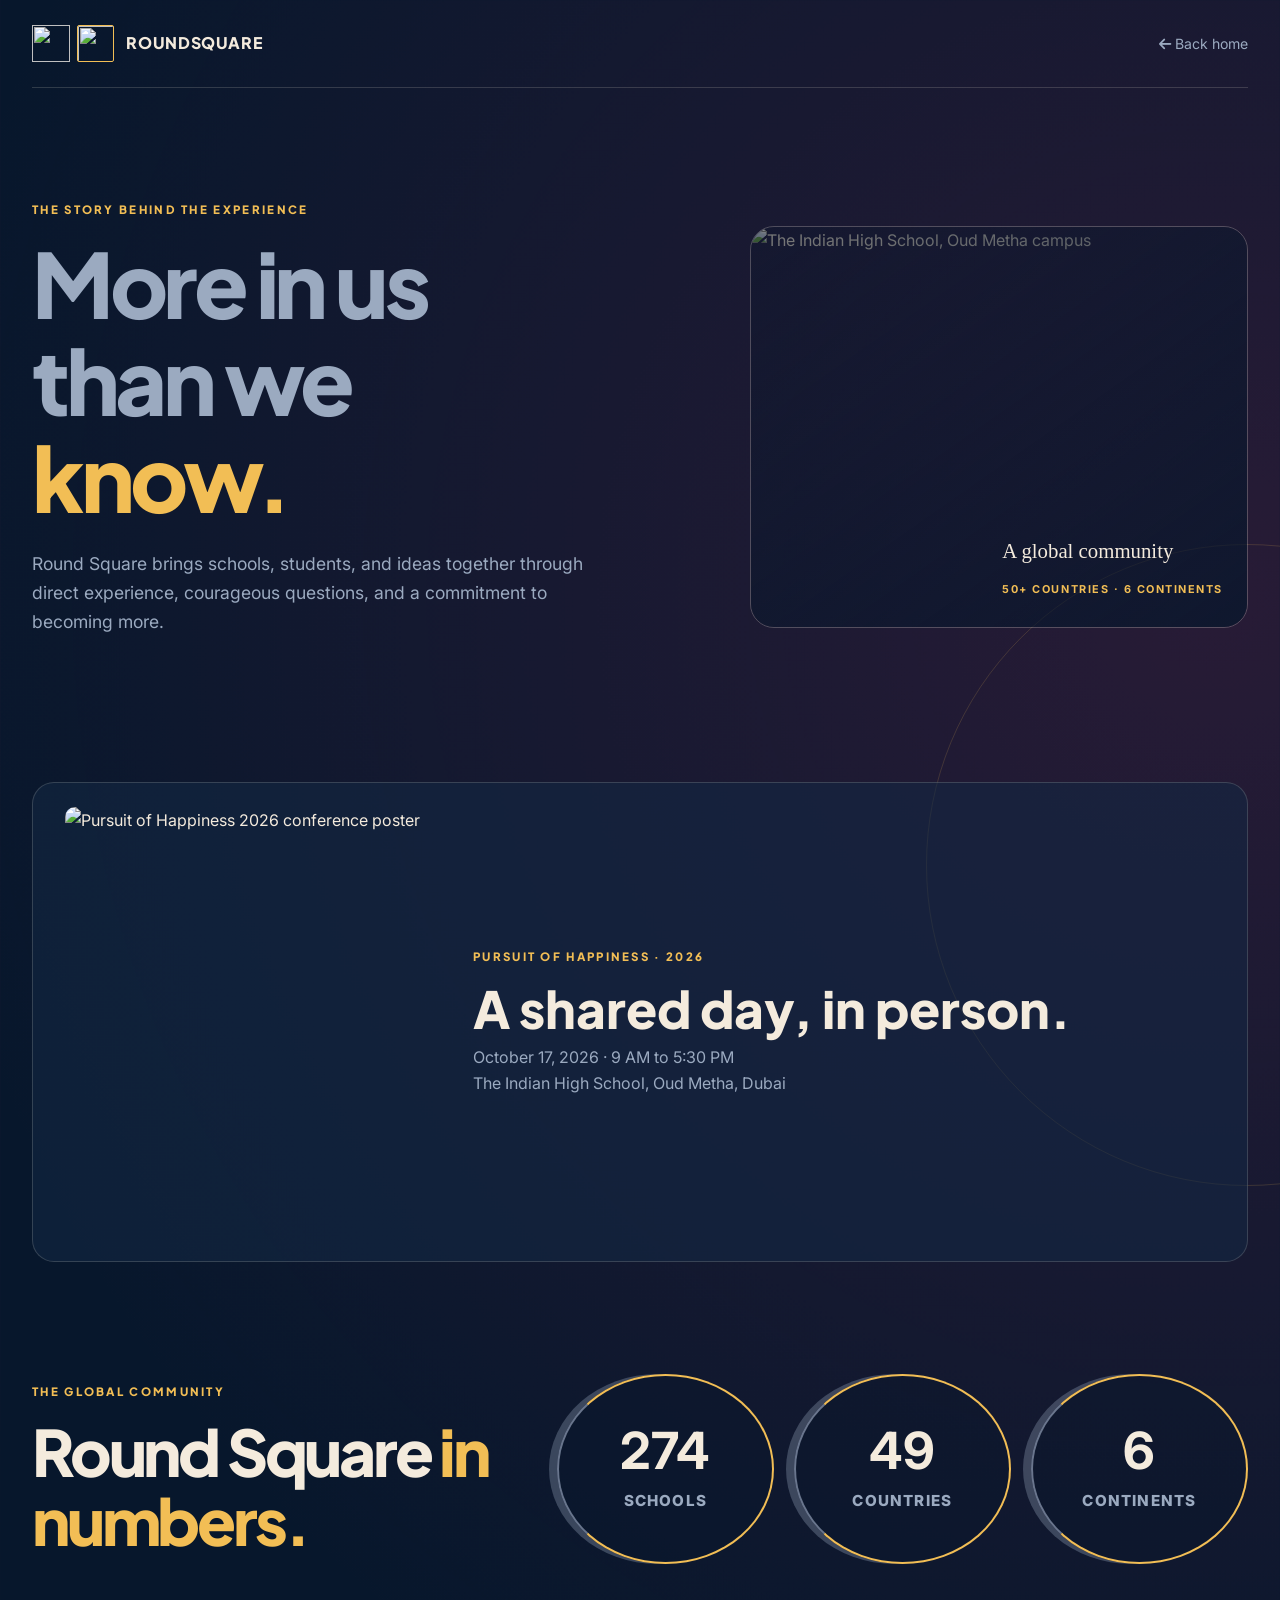
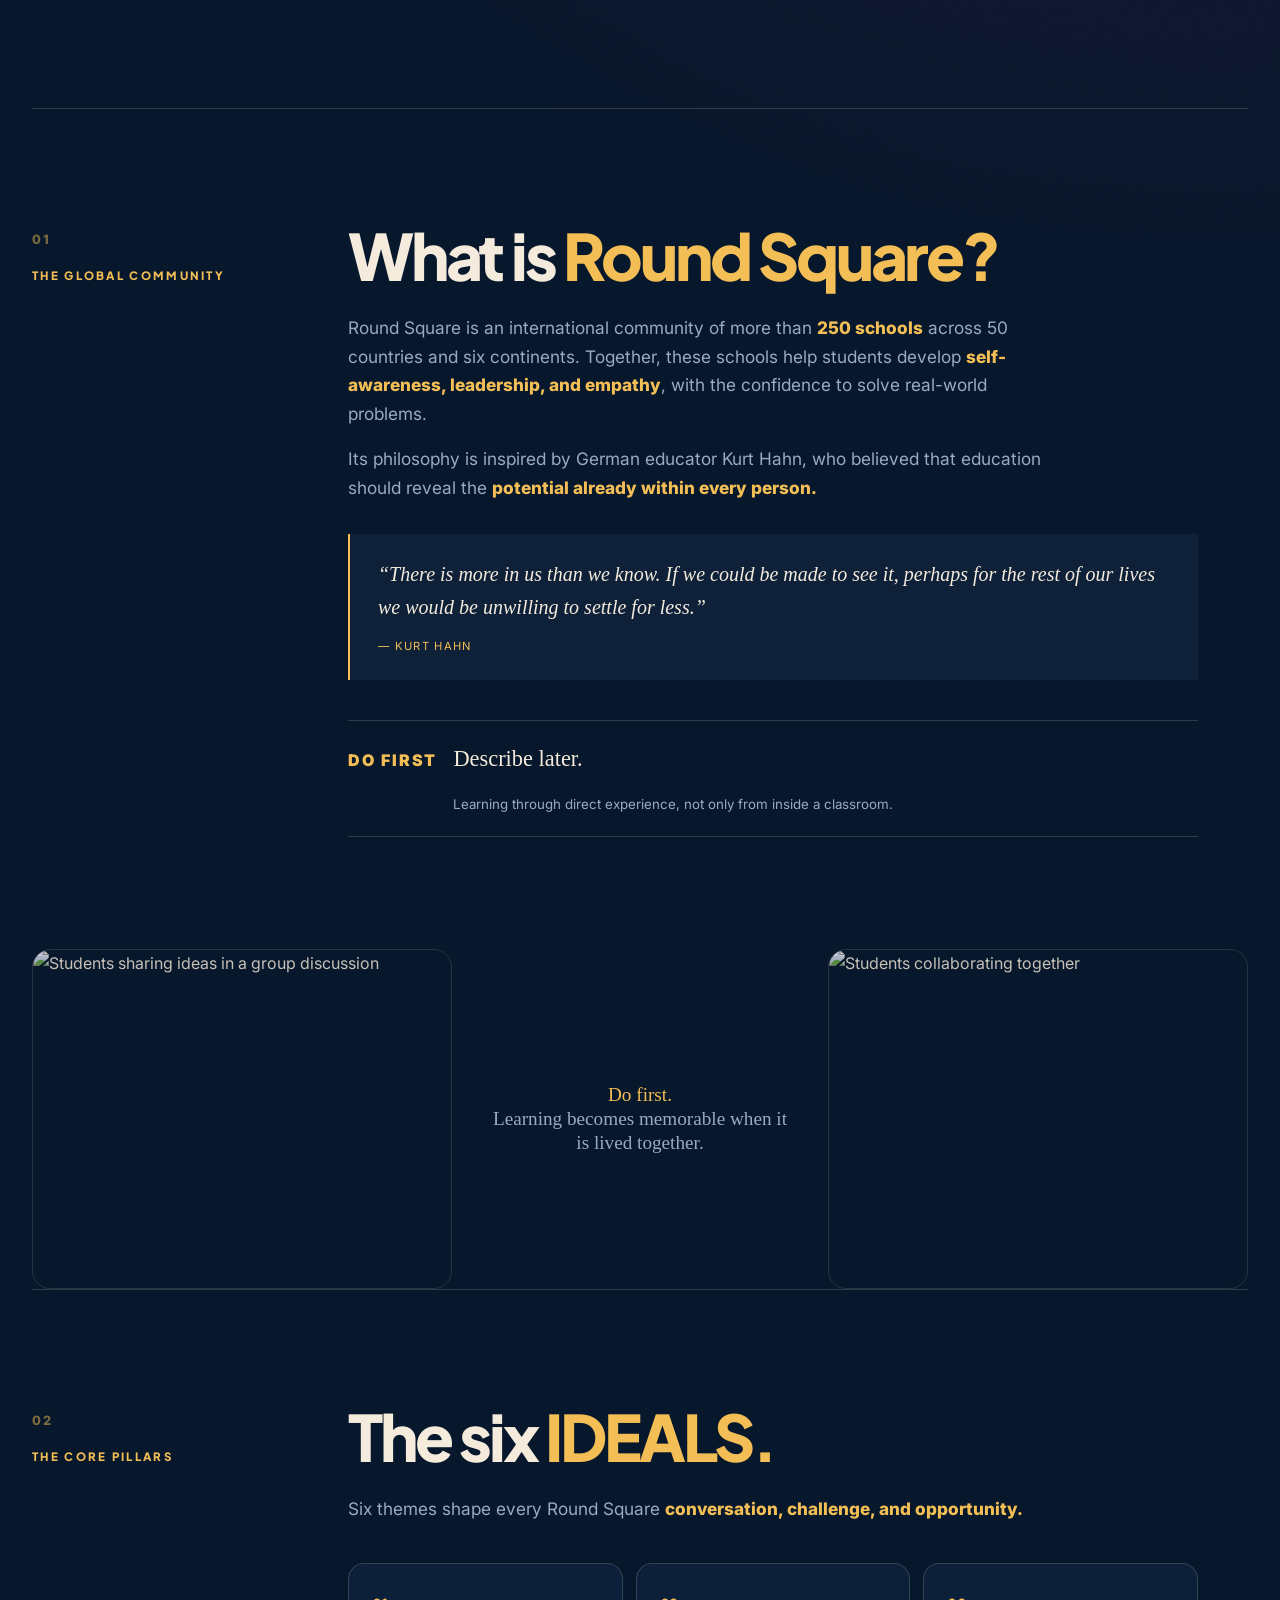
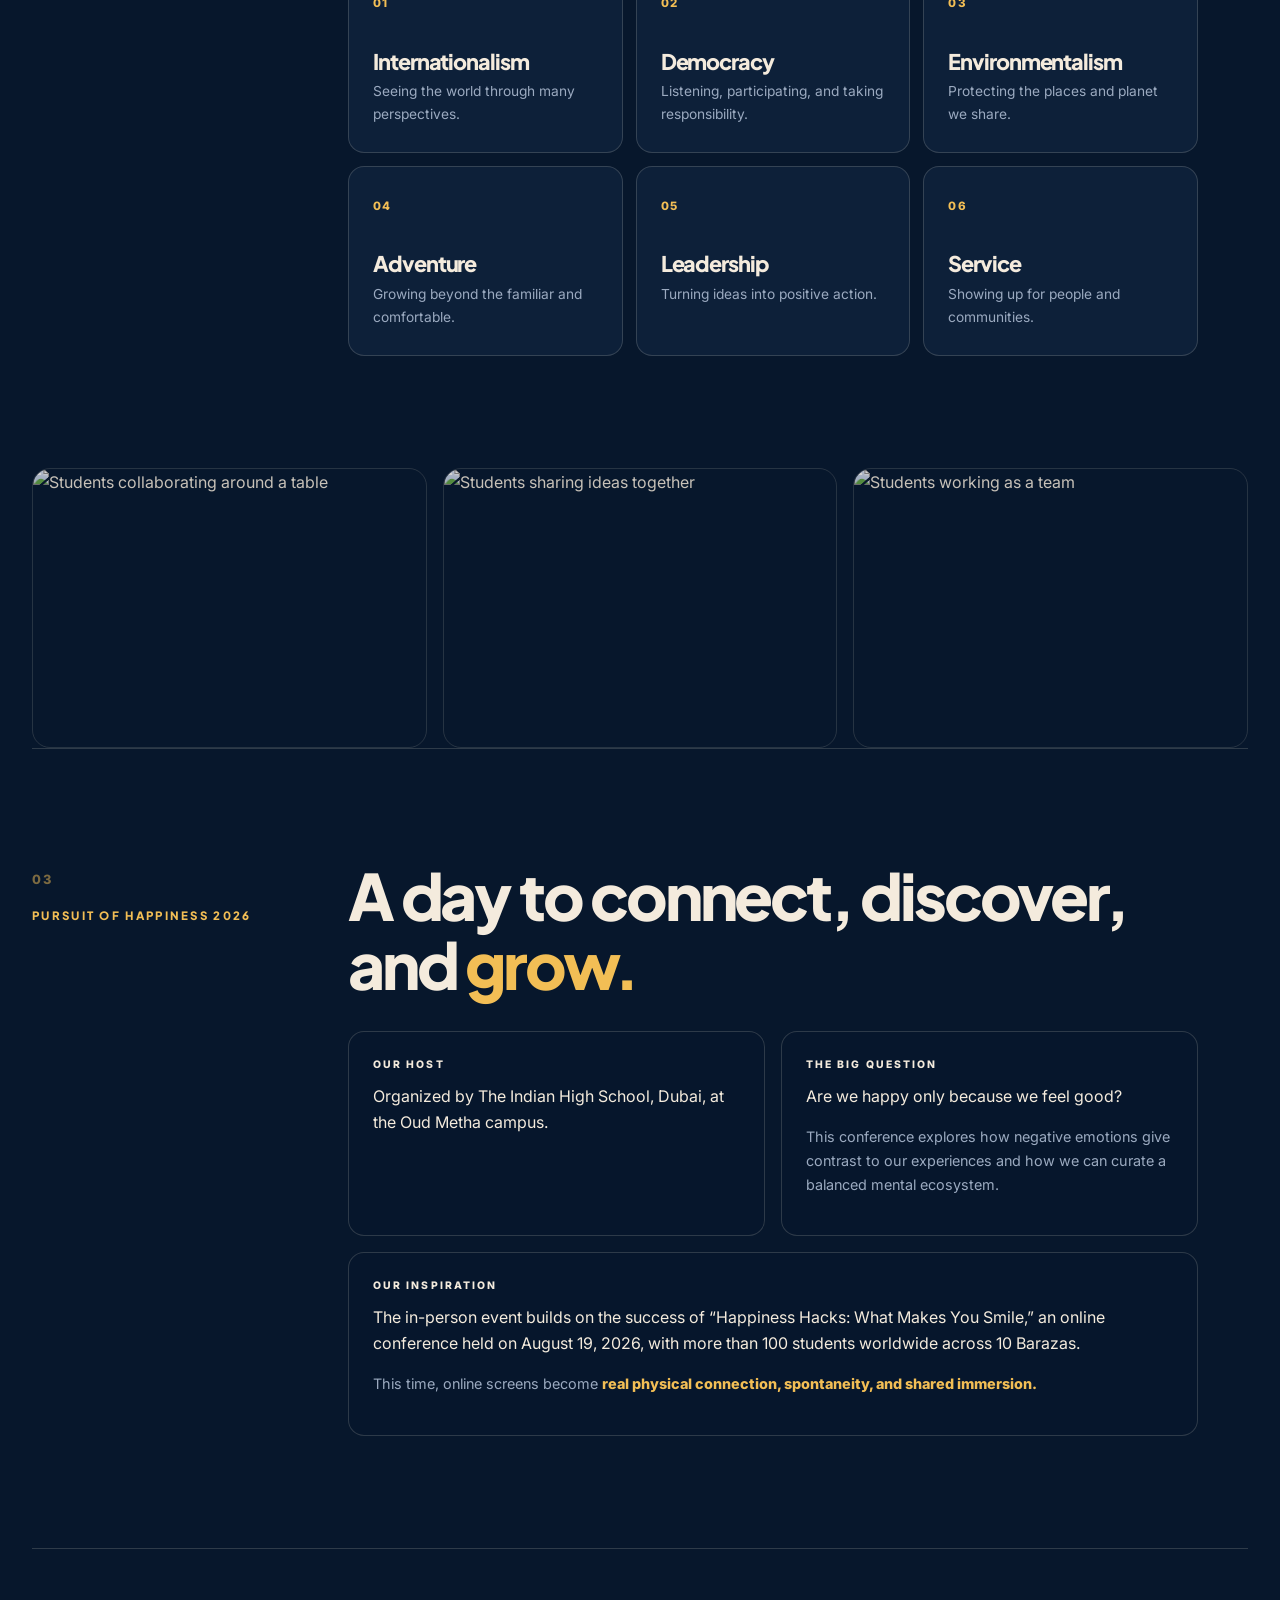
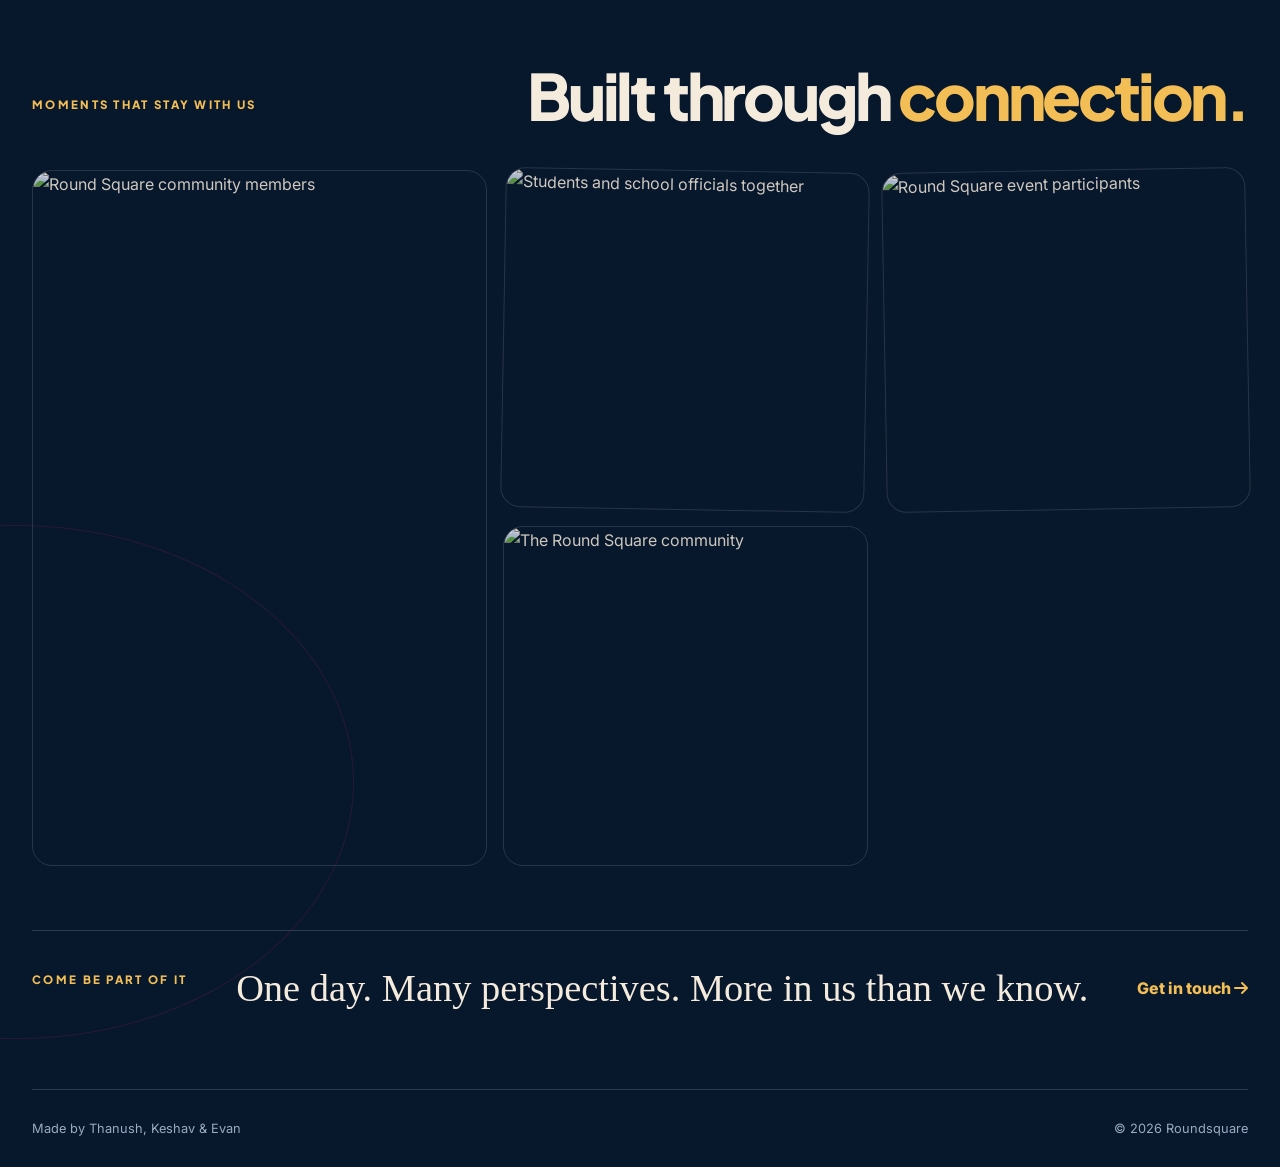
==== commit f0dbc6ee: "Refine marquee and About highlights Co-authored-by: Copilot <223556219+Copilot@users.noreply.github." ====
--- a/About/index.html
+++ b/About/index.html
@@ -72,12 +72,12 @@
             <p>
               Round Square is an international community of more than <strong class="highlight">250 schools</strong>
               across 50 countries and six continents. Together, these schools help
-              students develop self-awareness, leadership, empathy, and the confidence
+              students develop <strong class="highlight">self-awareness, leadership, and empathy</strong>, with the confidence
               to solve real-world problems.
             </p>
             <p>
               Its philosophy is inspired by German educator Kurt Hahn, who believed
-              that education should reveal the potential already within every person.
+              that education should reveal the <strong class="highlight">potential already within every person.</strong>
             </p>
             <blockquote>
               “There is more in us than we know. If we could be made to see it, perhaps
@@ -104,7 +104,7 @@
           </div>
           <div class="ideals-content">
             <h2>The six <span>IDEALS.</span></h2>
-            <p class="section-intro">Six themes shape every Round Square conversation, challenge, and opportunity.</p>
+            <p class="section-intro">            Six themes shape every Round Square <strong class="highlight">conversation, challenge, and opportunity.</strong></p>
             <div class="ideals-grid">
               <article><span>01</span><h3>Internationalism</h3><p>Seeing the world through many perspectives.</p></article>
               <article><span>02</span><h3>Democracy</h3><p>Listening, participating, and taking responsibility.</p></article>
@@ -147,8 +147,8 @@
                 100 students worldwide across 10 Barazas.
               </p>
               <p class="muted">
-                This time, online screens become real physical connection, spontaneity,
-                and shared immersion.
+                This time, online screens become <strong class="highlight">real physical connection, spontaneity,
+                and shared immersion.</strong>
               </p>
             </div>
           </div>
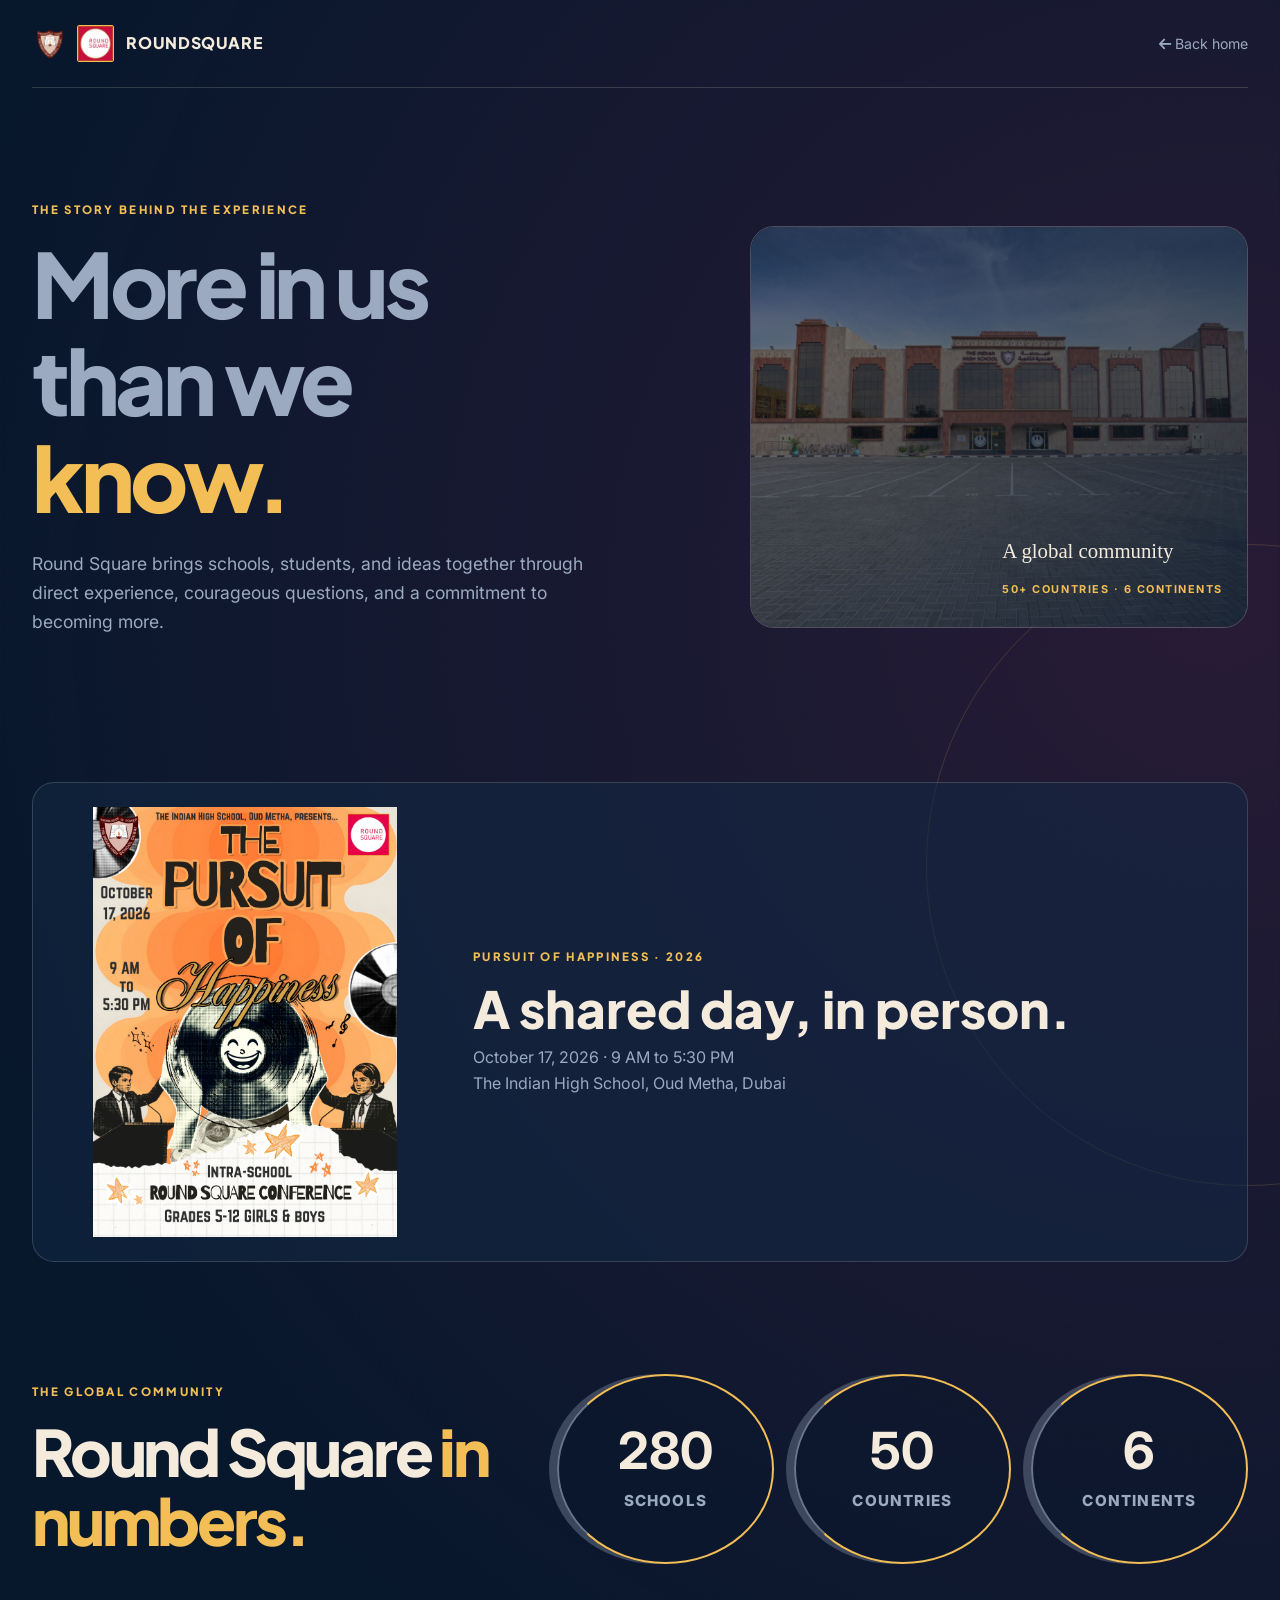
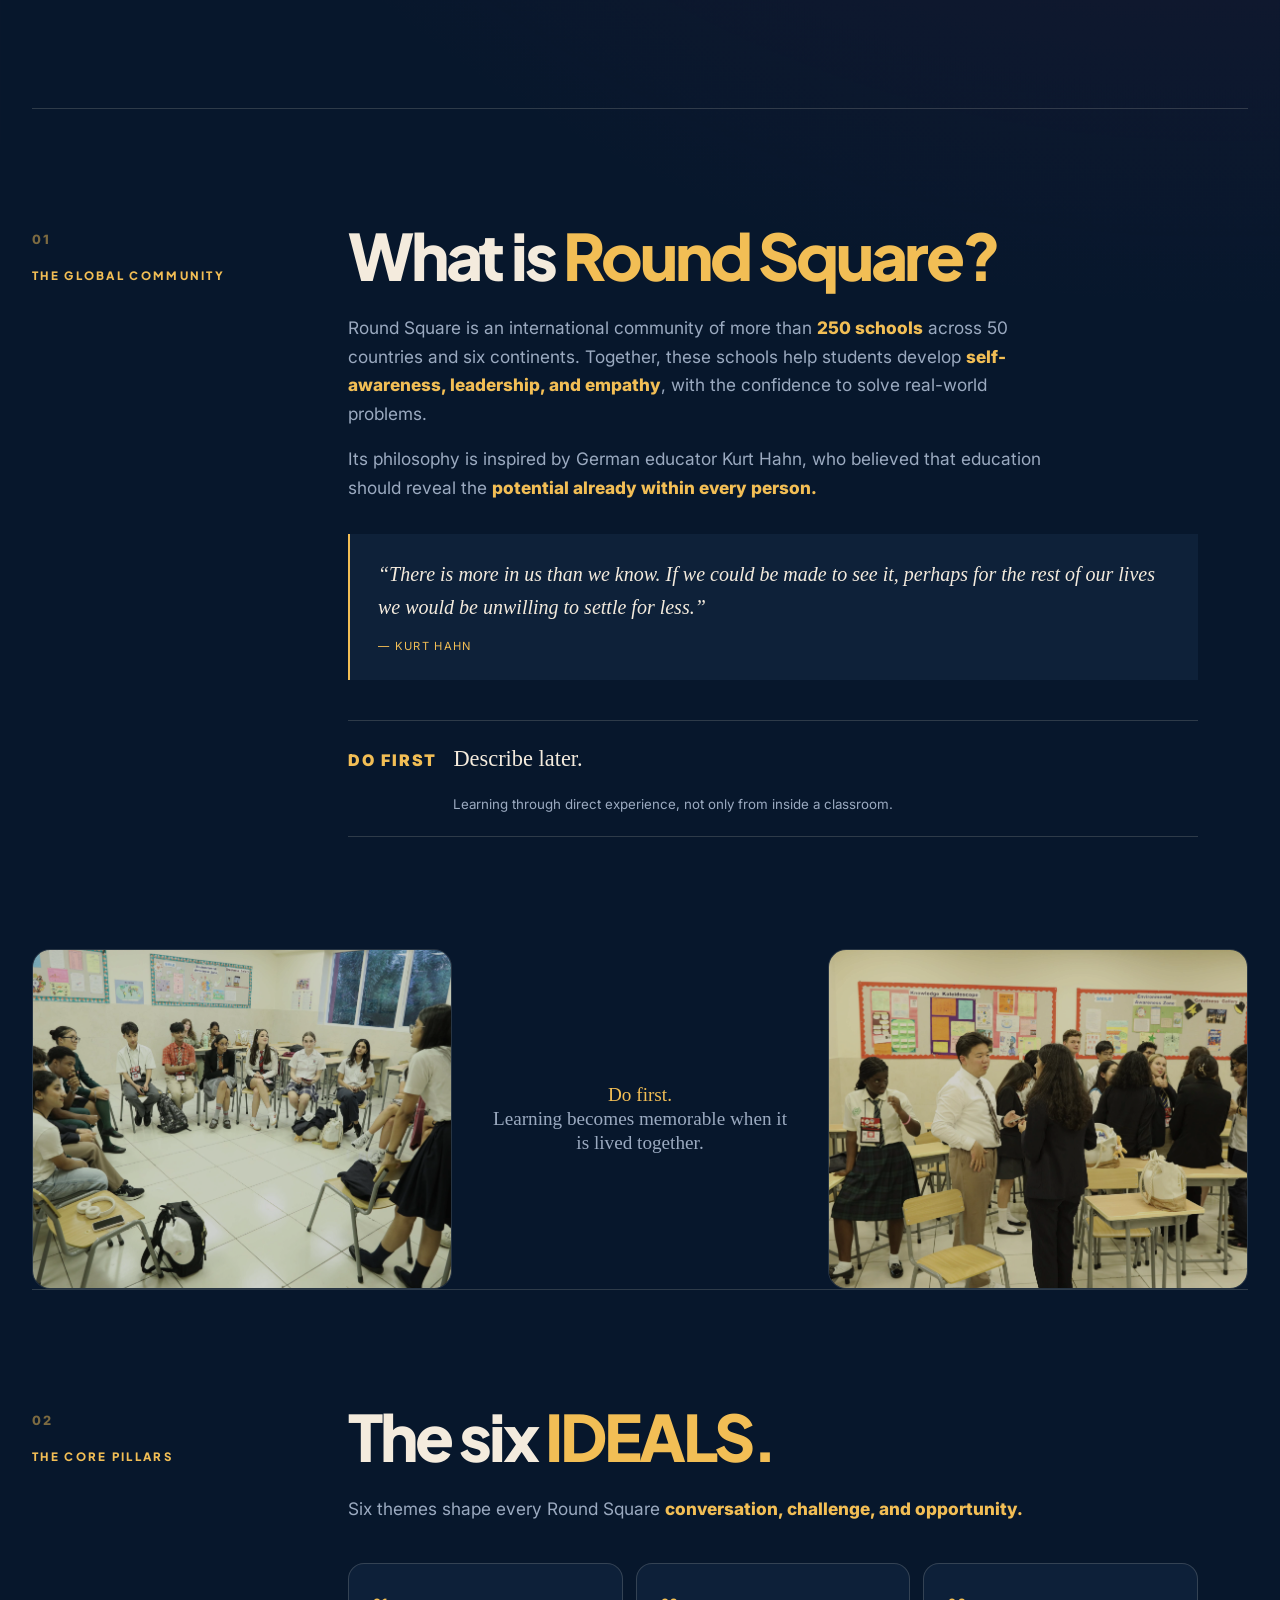
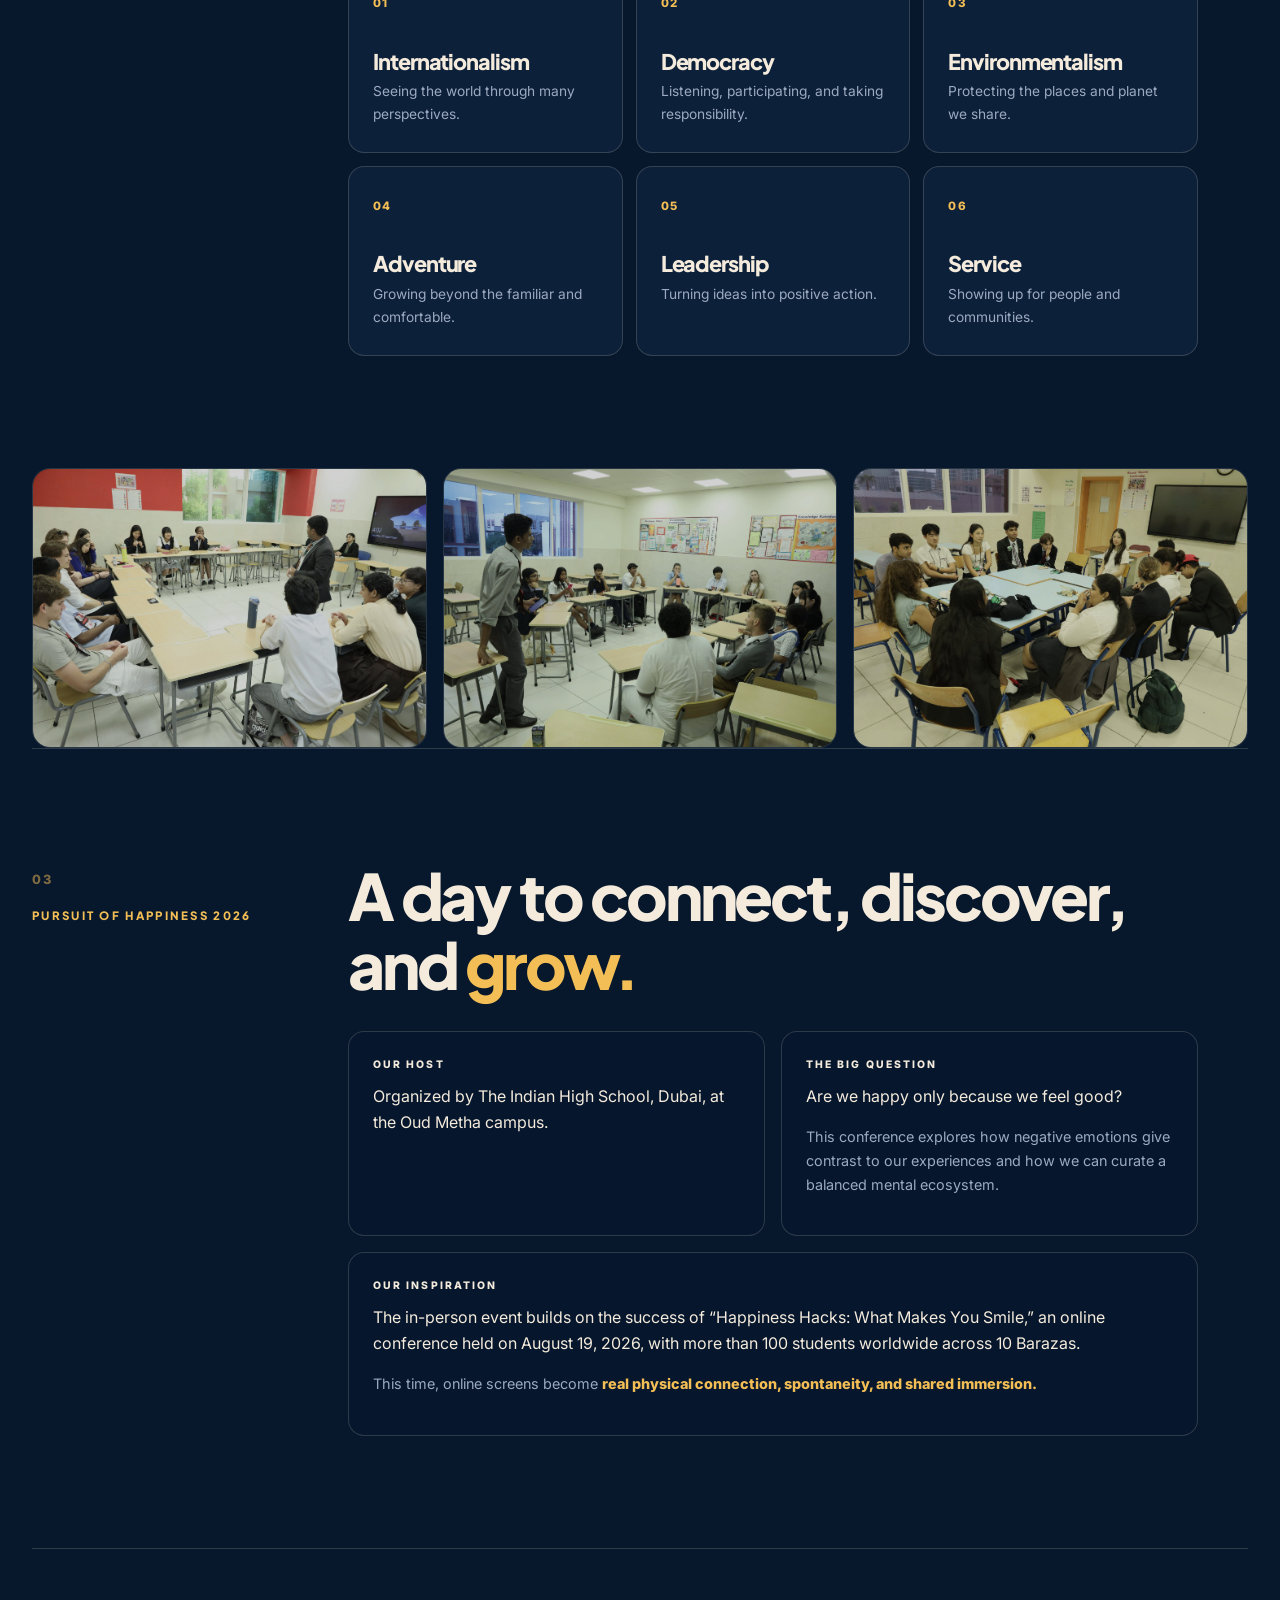
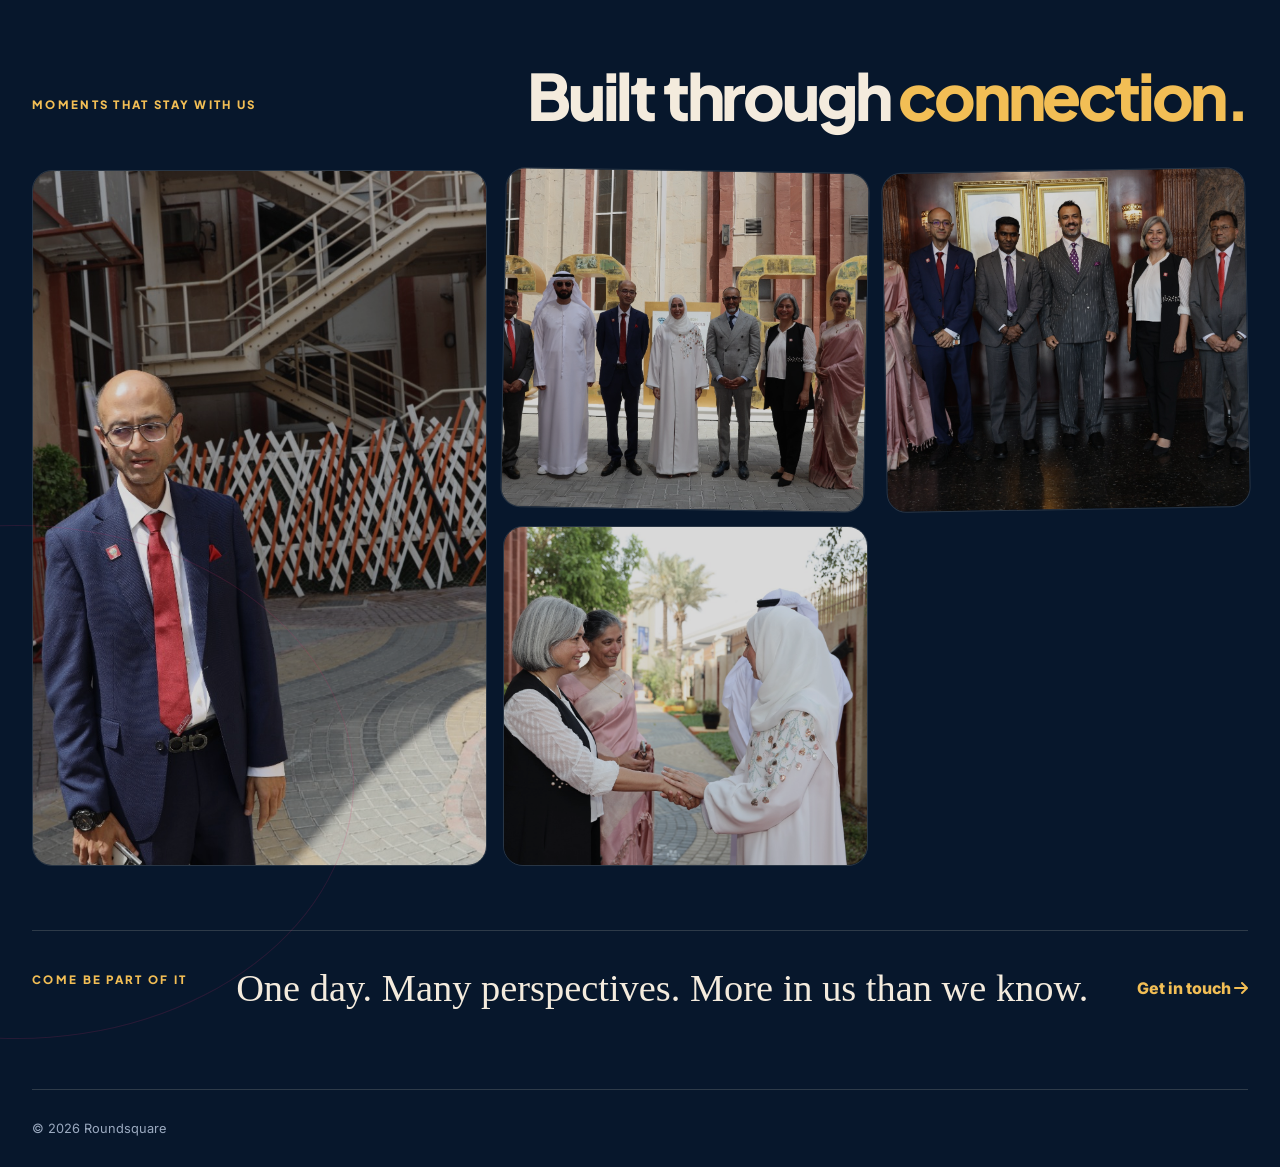
==== commit d9bdd967: "Remove gitignore and add compressed images and videos" ====
--- a/About/index.html
+++ b/About/index.html
@@ -173,7 +173,6 @@
       </main>
 
       <footer class="about-footer">
-        <p>Made by Thanush, Keshav &amp; Evan</p>
         <p>© <span id="current-year"></span> Roundsquare</p>
       </footer>
     </div>
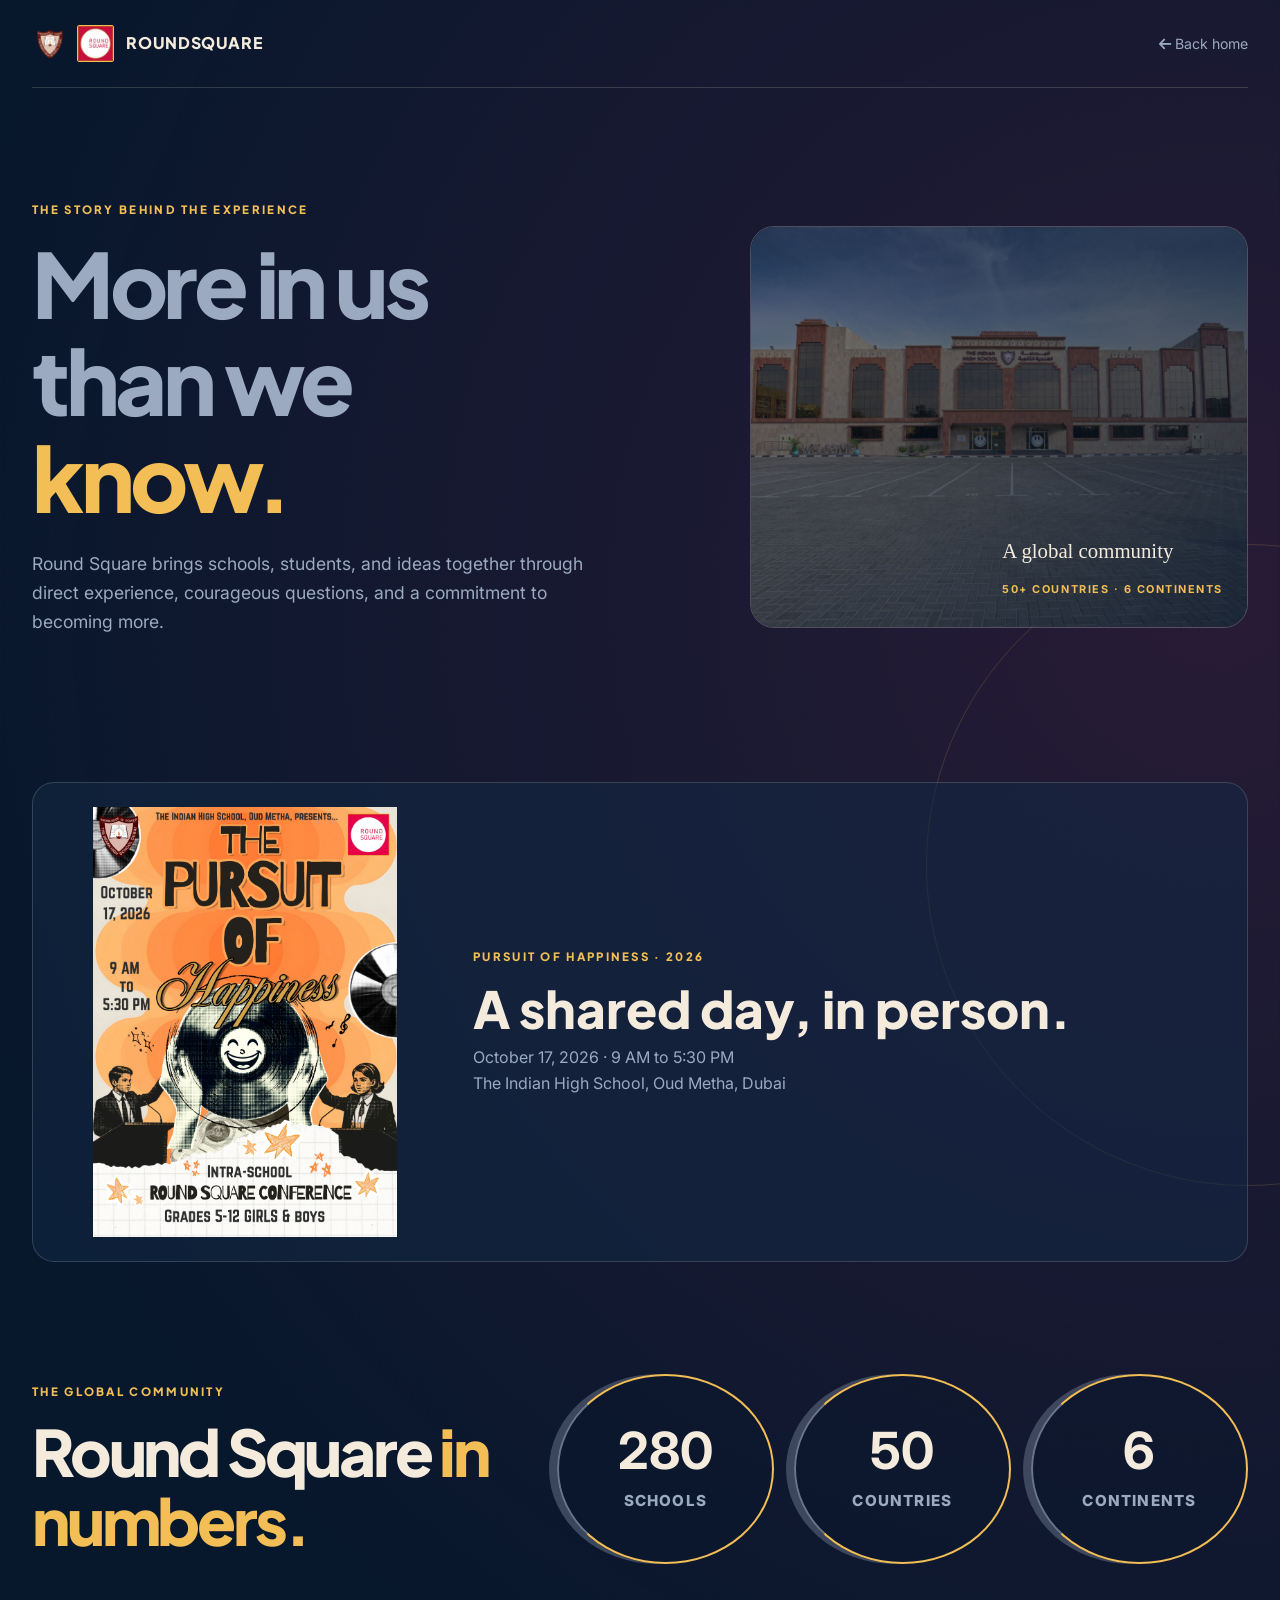
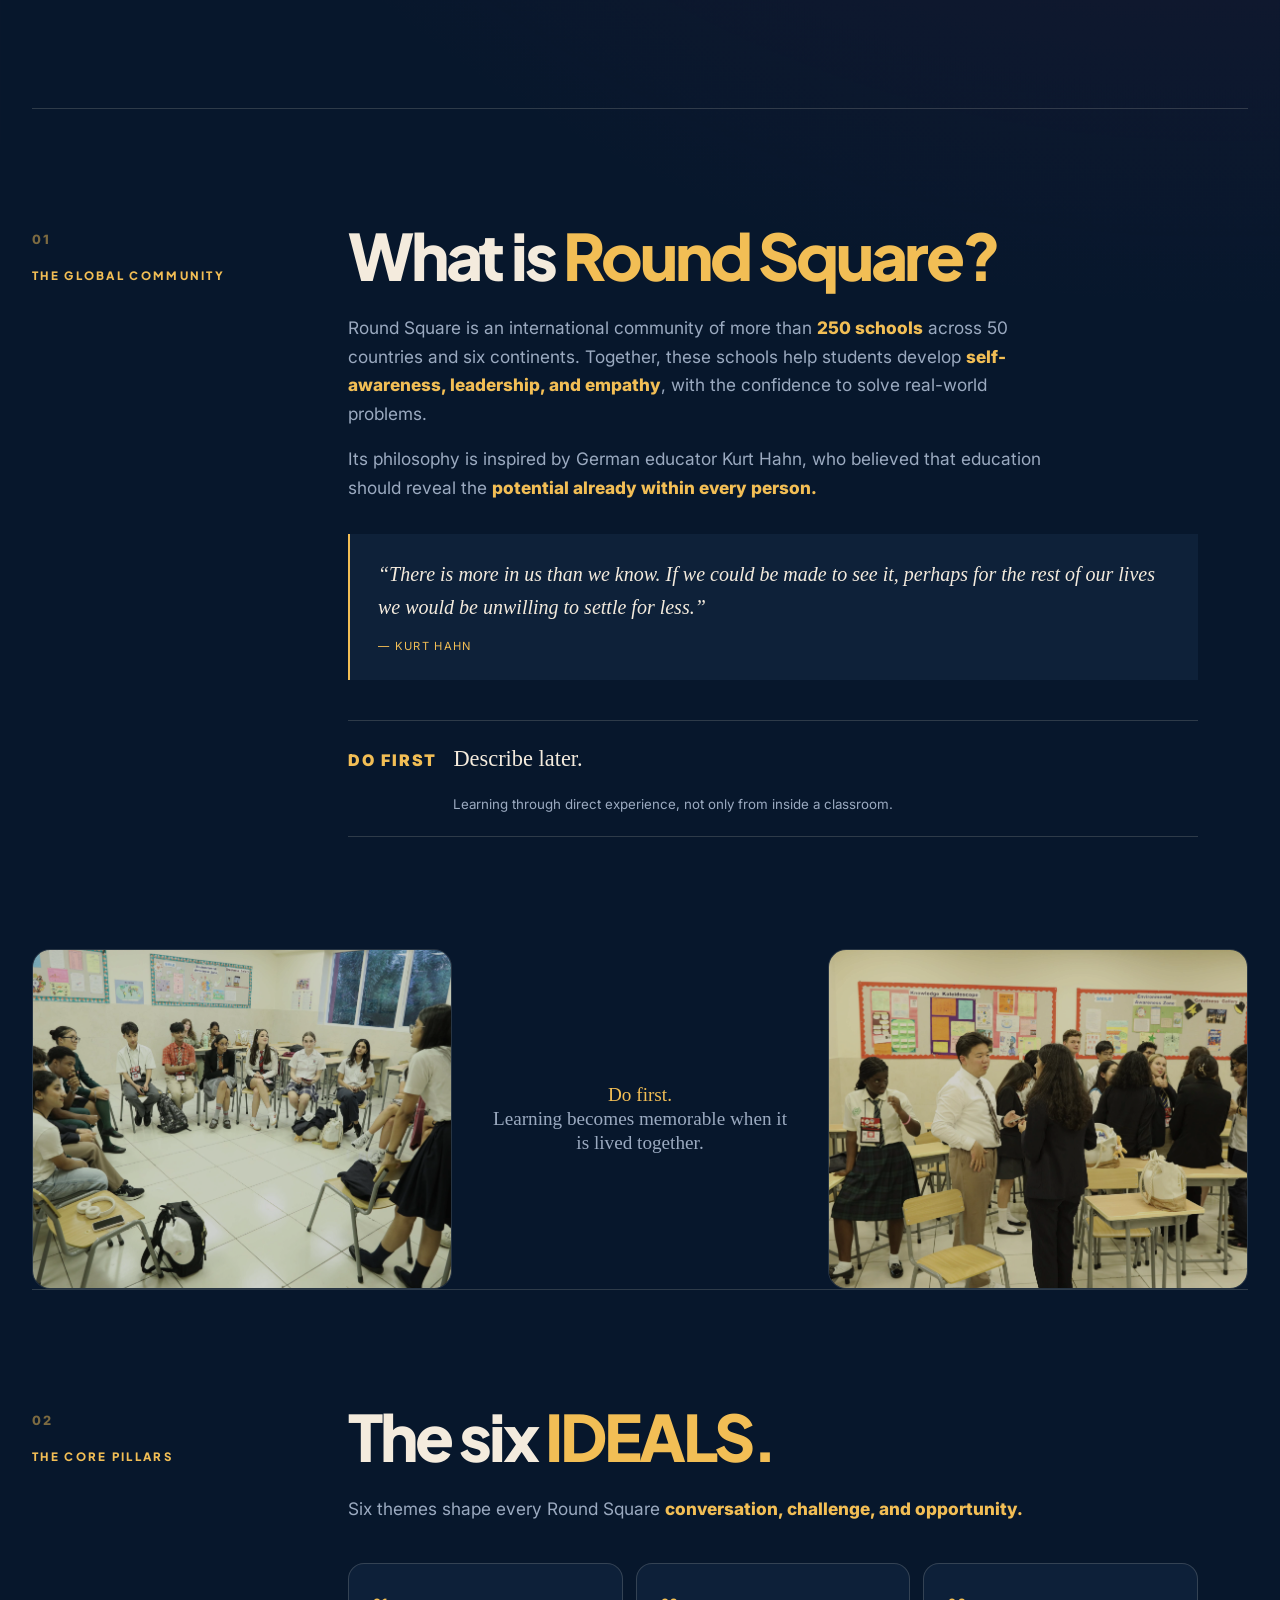
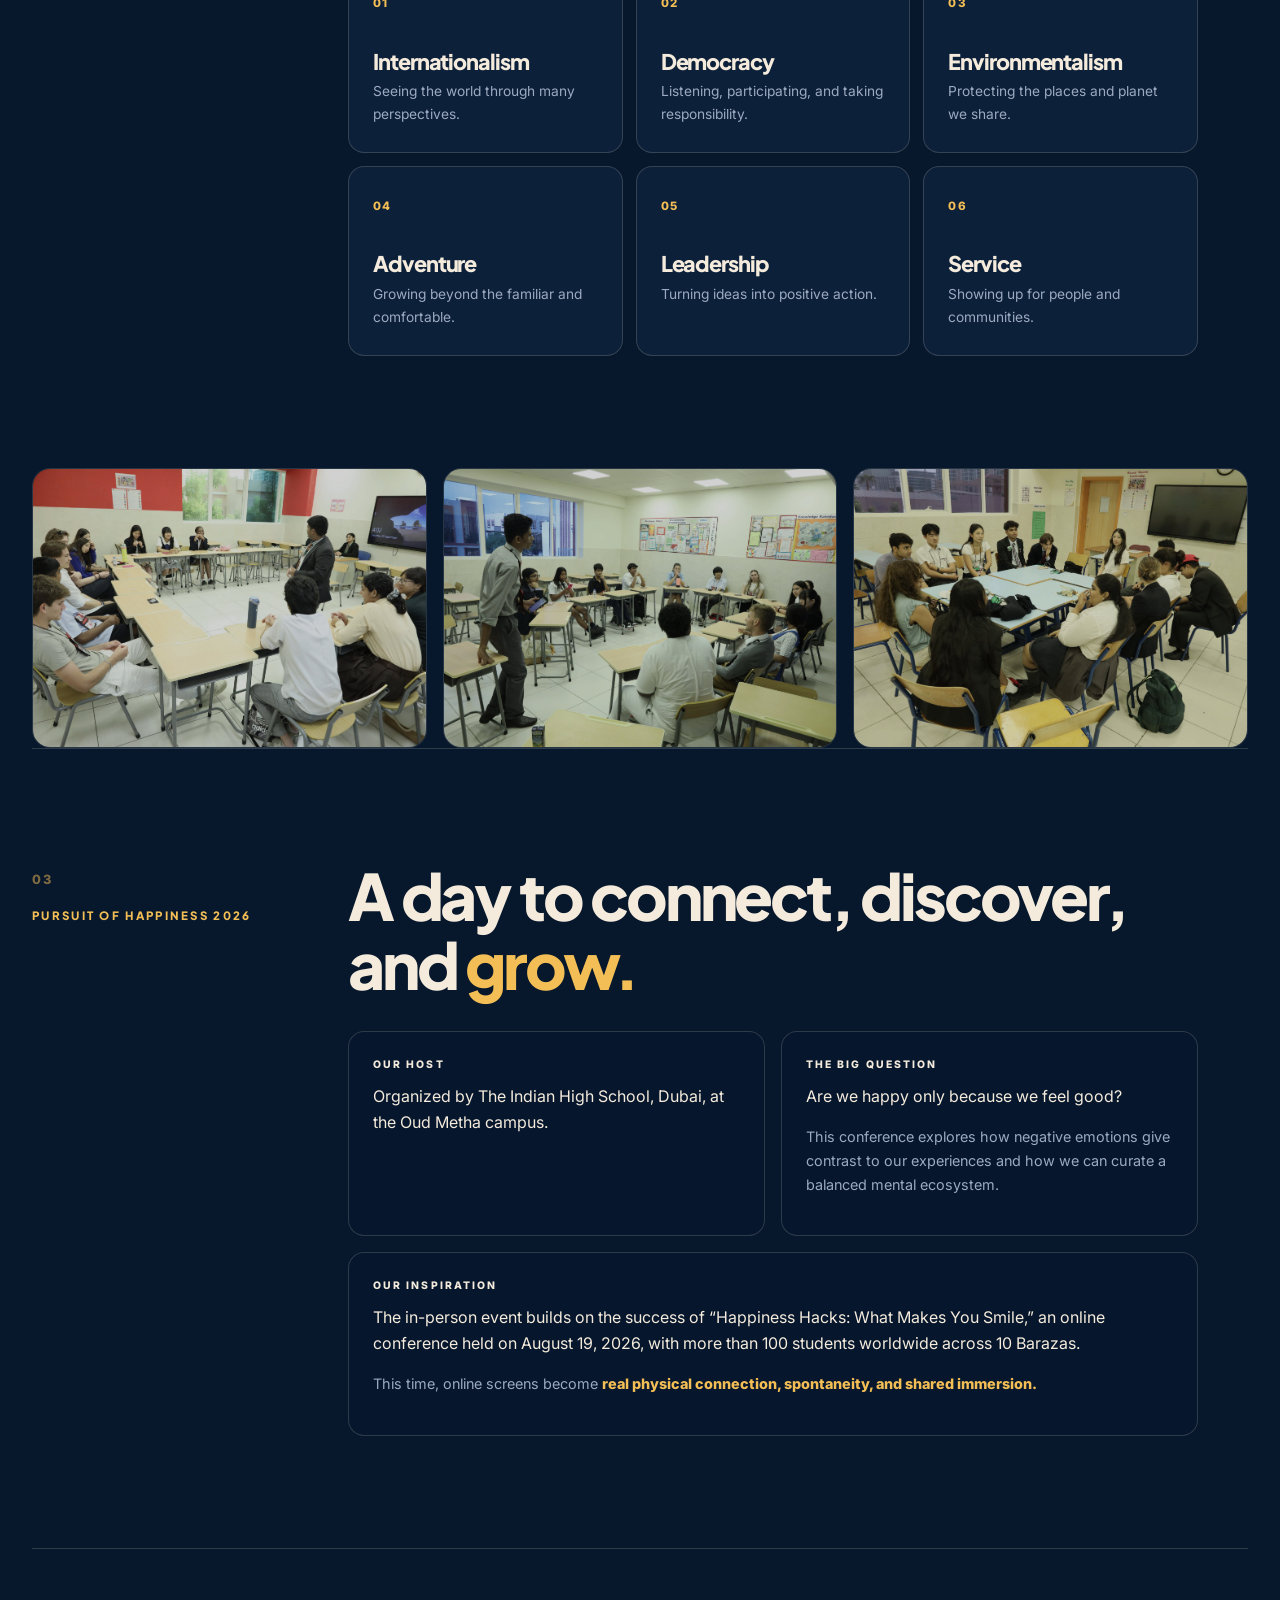
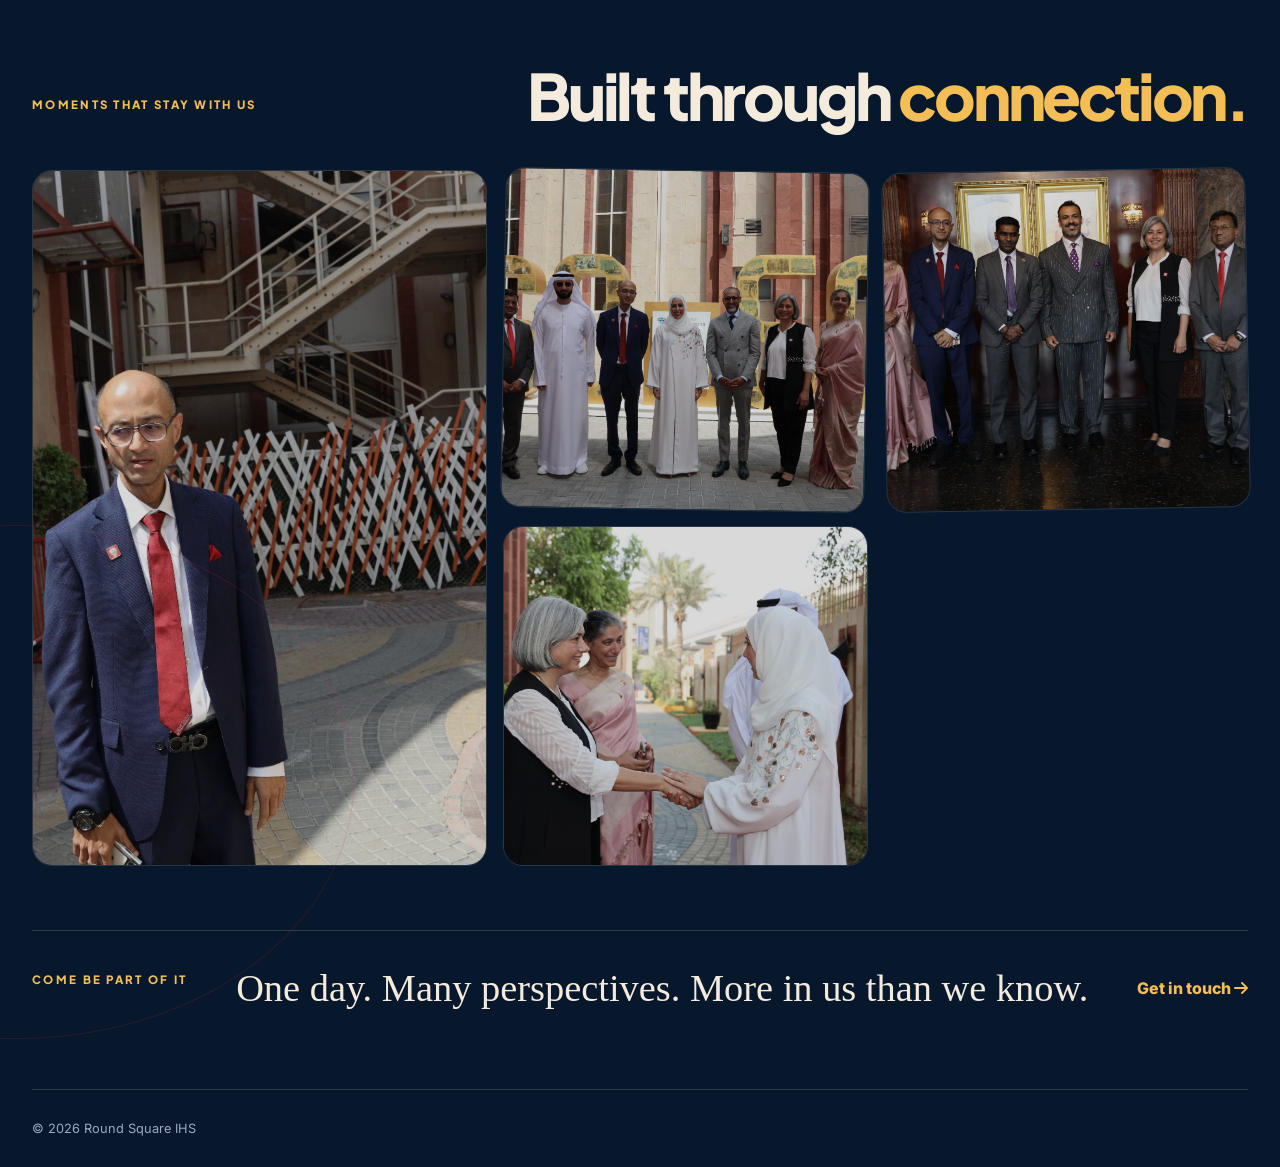
==== commit a875d3b2: "1.1.5" ====
--- a/About/index.html
+++ b/About/index.html
@@ -13,6 +13,7 @@
     <link href="https://fonts.googleapis.com/css2?family=Inter:wght@400;500;600;700;800&family=Plus+Jakarta+Sans:wght@600;700;800&display=swap" rel="stylesheet" />
     <link rel="stylesheet" href="https://cdnjs.cloudflare.com/ajax/libs/font-awesome/6.5.2/css/all.min.css" />
     <link rel="stylesheet" href="about.css" />
+    <link rel="icon" type="image/png" href="../Images/ihslogo.png" />
   </head>
   <body>
     <div class="about-page">
@@ -173,7 +174,7 @@
       </main>
 
       <footer class="about-footer">
-        <p>© <span id="current-year"></span> Roundsquare</p>
+        <p>© <span id="current-year"></span> Round Square IHS</p>
       </footer>
     </div>
     <script src="about.js"></script>
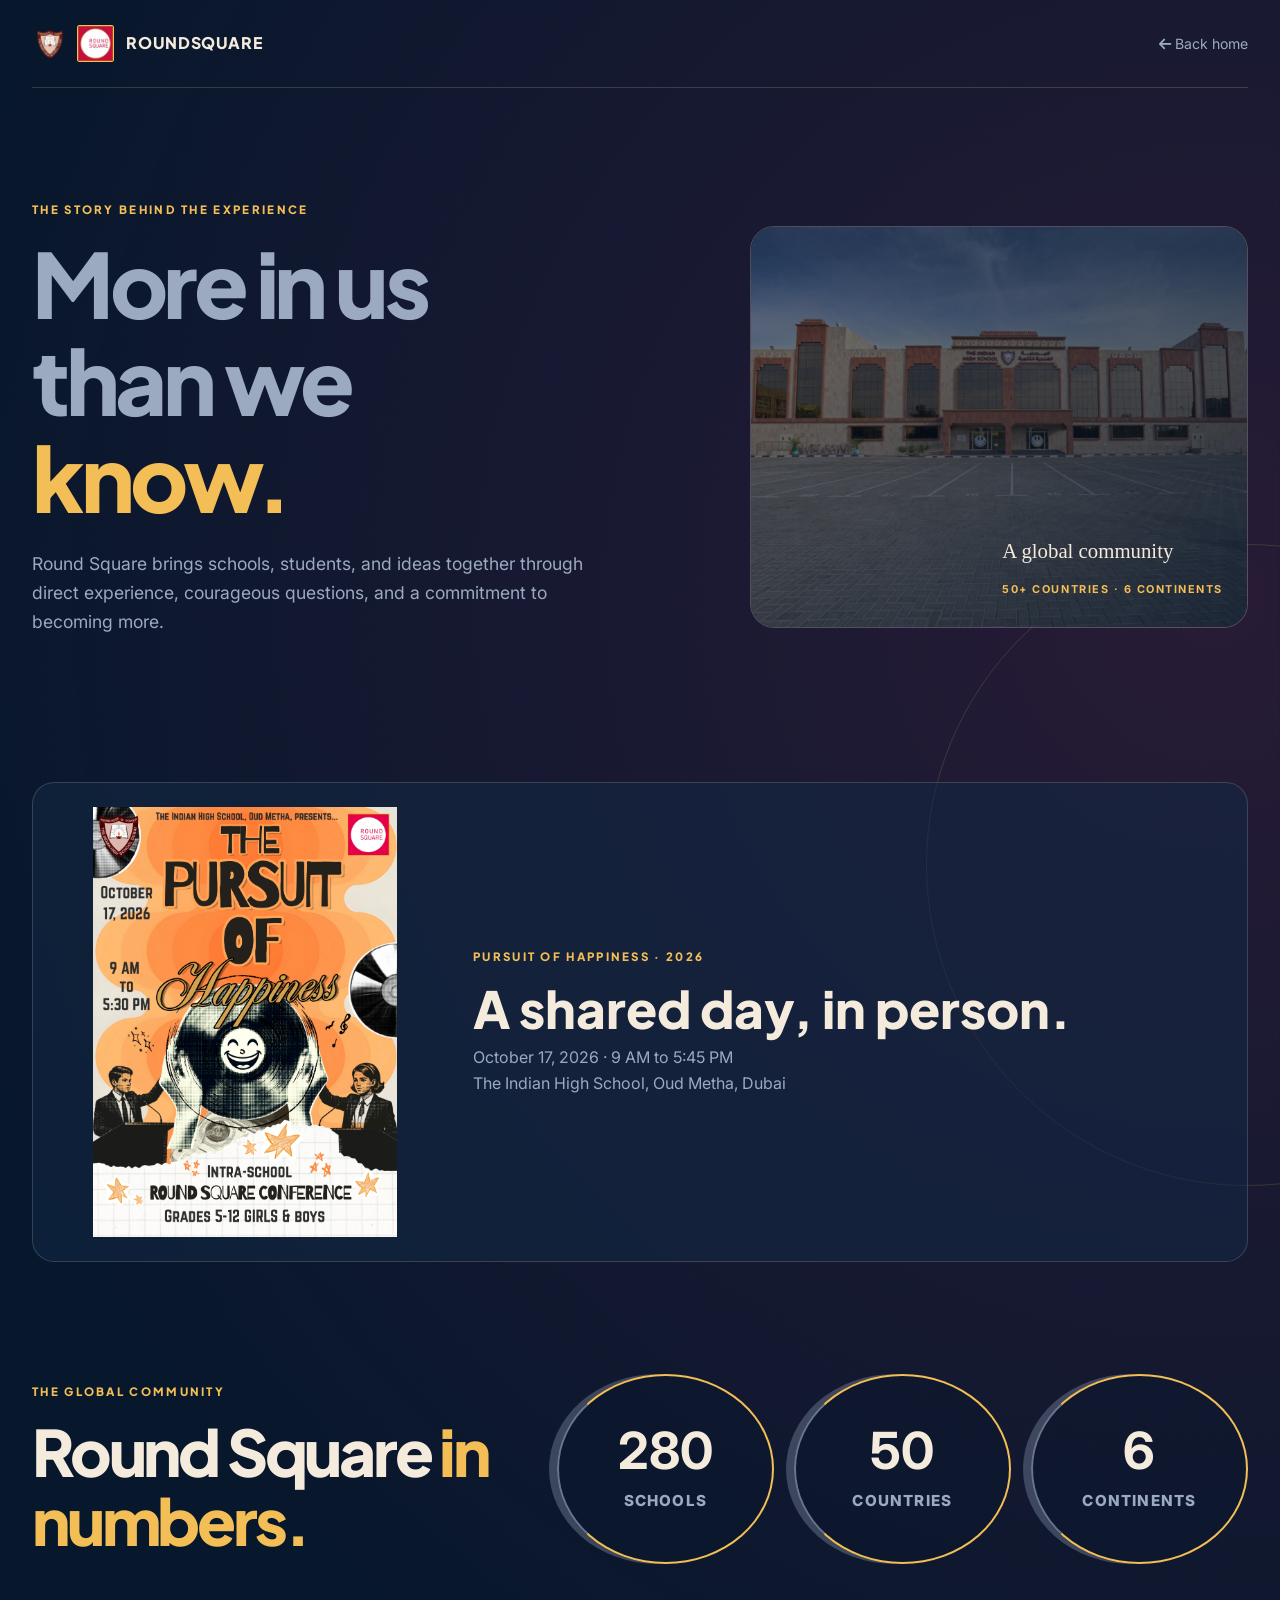
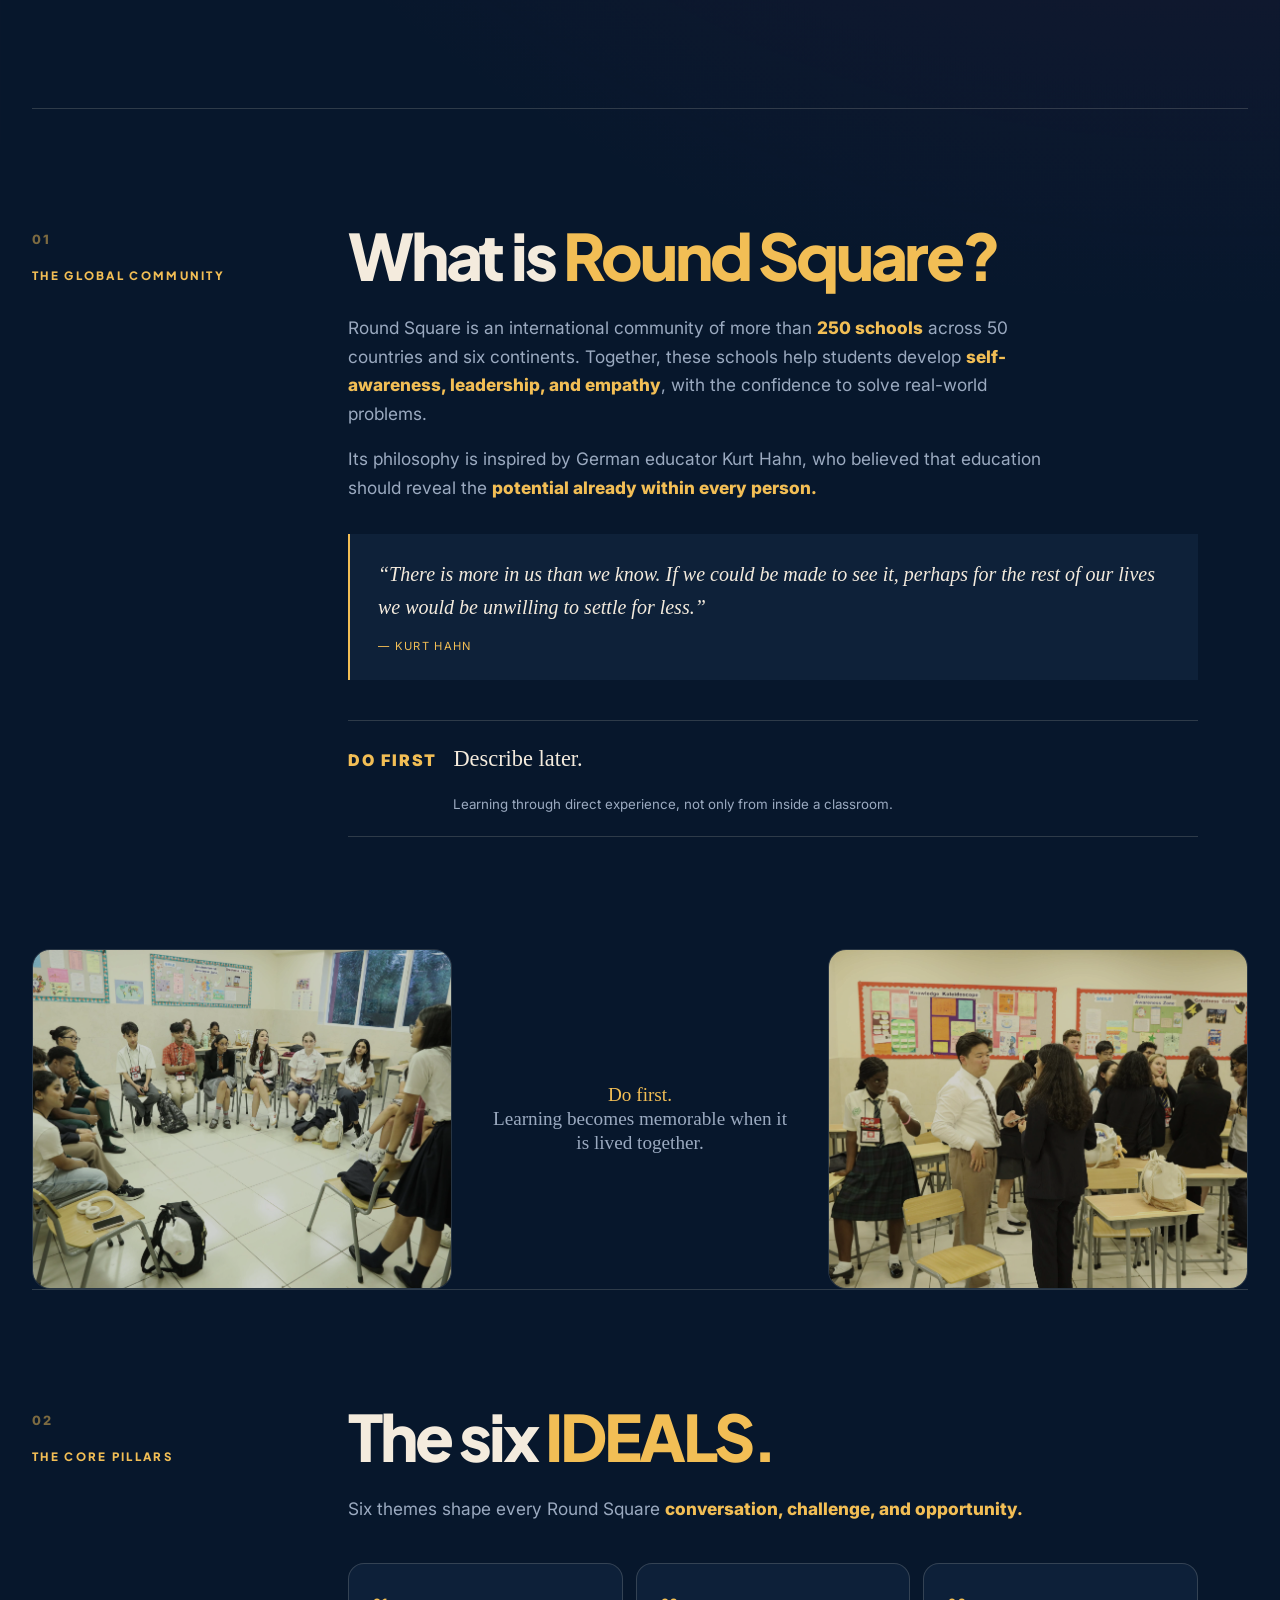
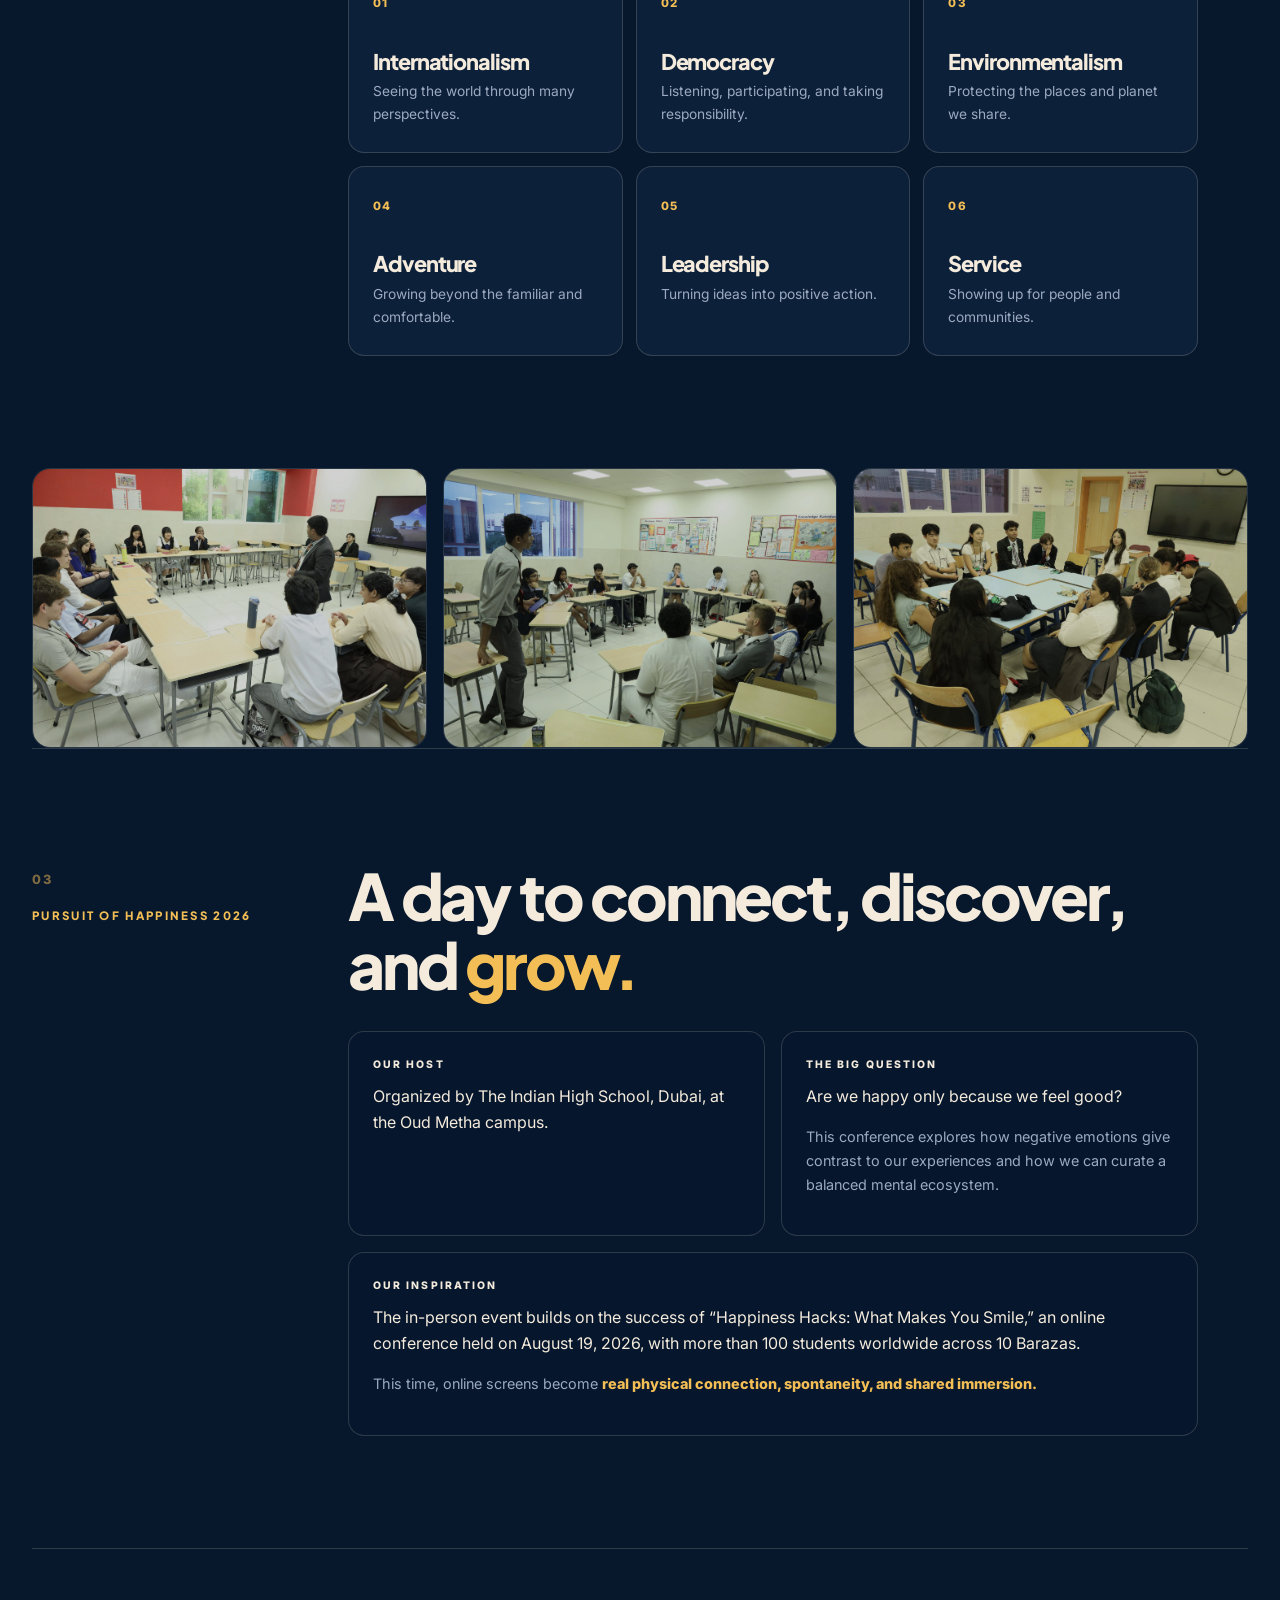
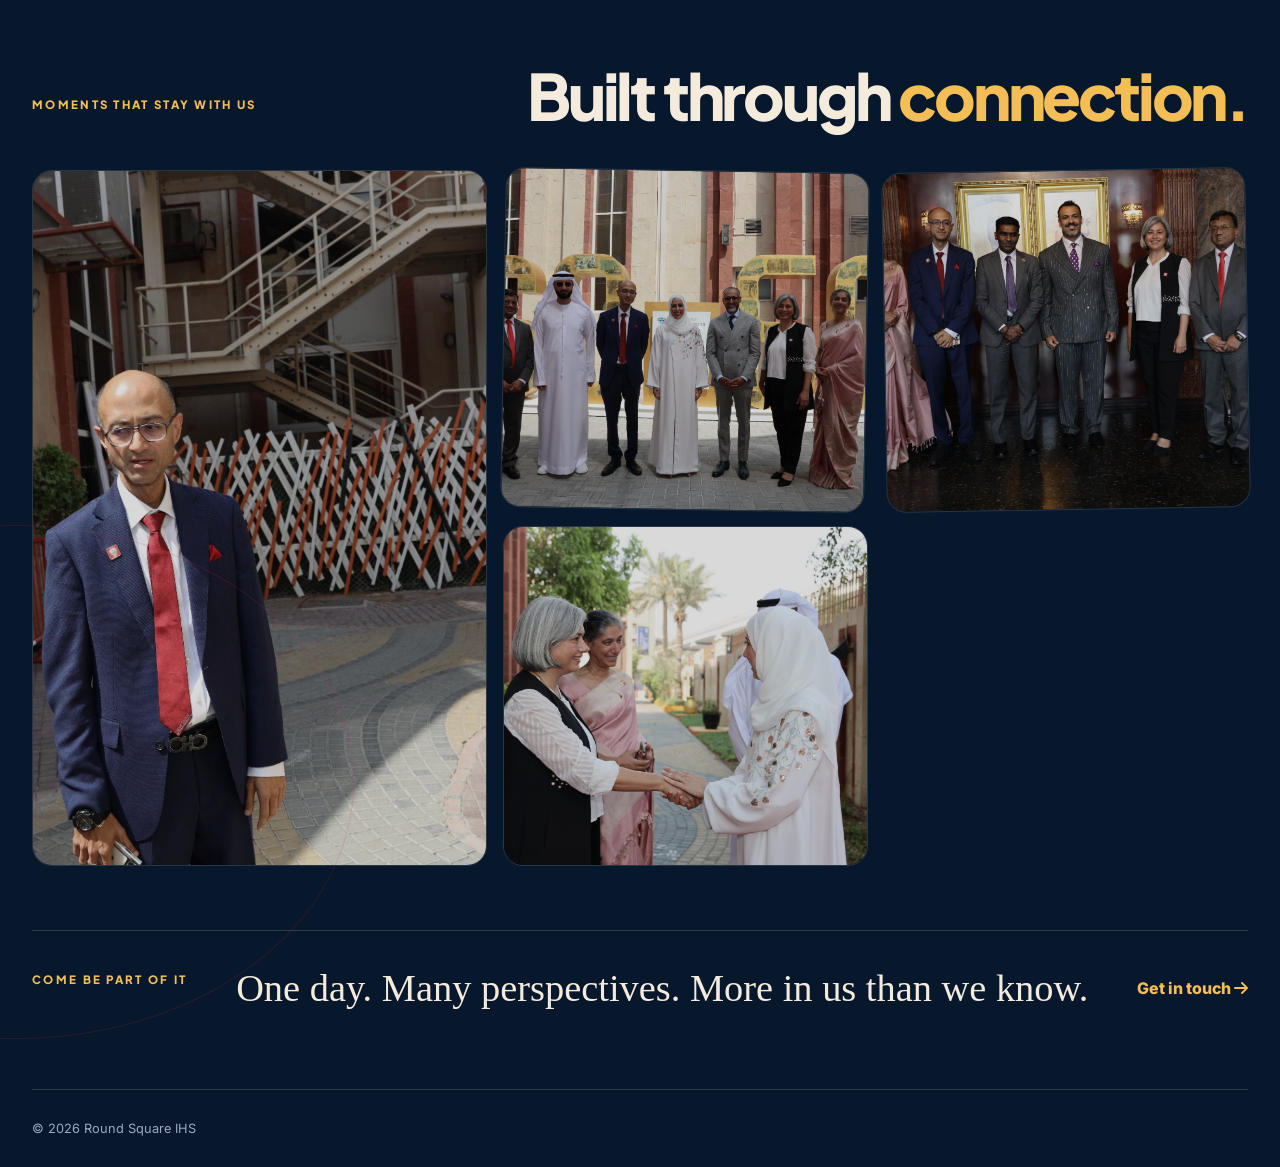
==== commit b7d6c54d: "1.8.0" ====
--- a/About/index.html
+++ b/About/index.html
@@ -48,7 +48,7 @@
           <div>
             <p class="eyebrow">Pursuit of Happiness · 2026</p>
             <p class="opening-poster-title">A shared day, in person.</p>
-            <p>October 17, 2026 · 9 AM to 5:30 PM<br />The Indian High School, Oud Metha, Dubai</p>
+            <p>October 17, 2026 · 9 AM to 5:45 PM<br />The Indian High School, Oud Metha, Dubai</p>
           </div>
         </div>
         <section class="numbers-section" aria-labelledby="numbers-title">
--- a/About/about.css
+++ b/About/about.css
@@ -142,3 +142,17 @@
   .about-page main { animation: none; }
   .ideals-grid article, .media-break img, .archive-grid img, .conference-grid > div, .inspiration-note { transition: none; transform: none; }
 }
+
+html.dashboard-embedded,
+body.dashboard-embedded { width: 100%; min-width: 0; min-height: 0; overflow: hidden; background: transparent; scrollbar-width: none; }
+html.dashboard-embedded::-webkit-scrollbar,
+body.dashboard-embedded::-webkit-scrollbar { display: none; }
+body.dashboard-embedded .about-page { width: 100%; max-width: 100%; overflow: visible; background: transparent; }
+body.dashboard-embedded .about-header,
+body.dashboard-embedded .about-footer { display: none; }
+body.dashboard-embedded .about-hero { padding-top: 2rem; }
+body.dashboard-embedded .about-hero,
+body.dashboard-embedded .opening-poster,
+body.dashboard-embedded .numbers-section,
+body.dashboard-embedded .media-break,
+body.dashboard-embedded .section-shell { max-width: min(calc(100% - 2rem), var(--content-width)); }
